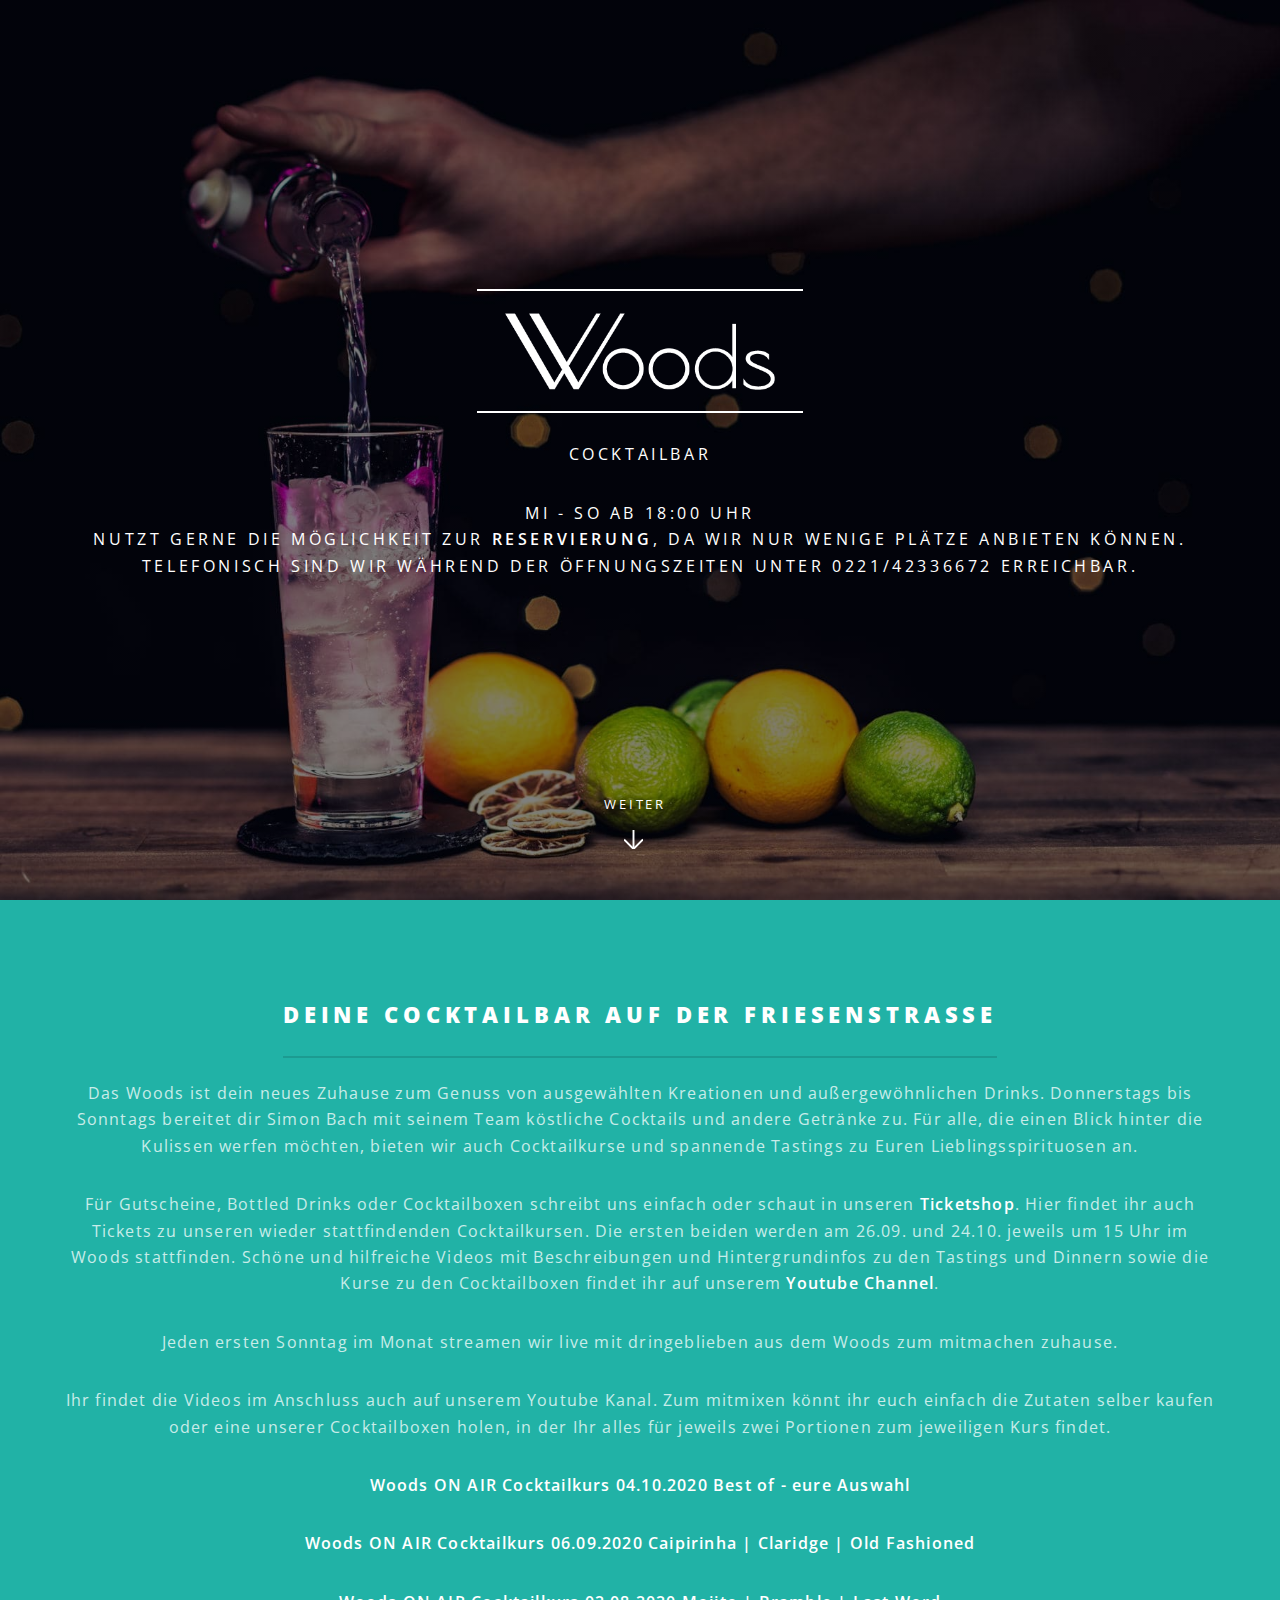
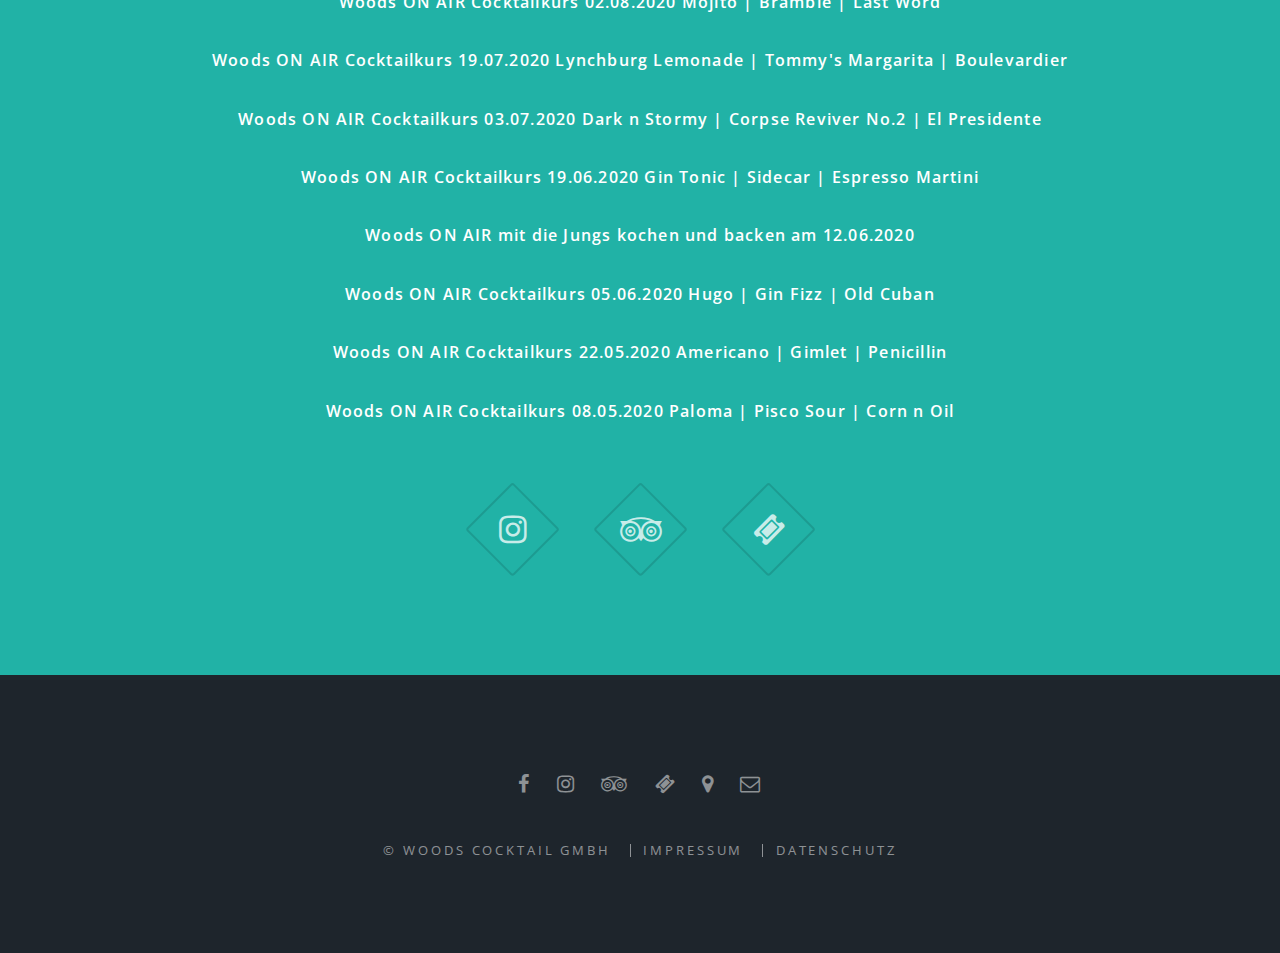
==== index.html @ d76ffe17 "Update index.html" ====
<!DOCTYPE HTML>
<!--
	Spectral by Pixelarity
	pixelarity.com | hello@pixelarity.com
	License: pixelarity.com/license
-->
<html lang="de">
	<head>
		<meta charset="utf-8" />
		<title>Woods - Deine Cocktailbar auf der Friesenstraße</title>
		<meta name="description" content=">Das Woods ist dein neues Zuhause zum Genuss von ausgewählten Kreationen und außergewöhnlichen Drinks.">
		<meta name="viewport" content="width=device-width, initial-scale=1, user-scalable=no" />
		<meta name="google-site-verification" content="YZygG0vJc7kCyVxDUX8eHBMN68QFX6-B0EAHFRTyxXM" />
		<link rel="stylesheet" href="assets/css/main.css" />
		<link rel="stylesheet" href="assets/css/custom.css" />
		<noscript><link rel="stylesheet" href="assets/css/noscript.css" /></noscript>
	</head>
	<body class="landing is-preload">

		<!-- Page Wrapper -->
			<div id="page-wrapper">

				<!-- Banner -->
					<section id="banner">
						<div class="inner">


							<h2><img class="logo" alt="logo" src="images/logo.png"> </h2>
							<p>Cocktailbar </p>
							<p>
								Mi - So ab 18:00 Uhr<br>
		
								Nutzt gerne die Möglichkeit zur <a href="mailto:info@woods-cologne.de"><b>Reservierung</b></a>, da wir nur wenige Plätze anbieten können.<br>
								Telefonisch sind wir während der Öffnungszeiten unter 0221/42336672 erreichbar.<br>
							</p>
							</p>
						</div>
						<a href="#one" class="more scrolly">Weiter</a>
					</section>

				<!-- One -->
					<section id="one" class="wrapper style1 special">
						<div class="inner">
							<header class="major">
								<h2>Deine Cocktailbar auf der Friesenstraße</h2>
								<p>Das Woods ist dein neues Zuhause zum Genuss von ausgewählten Kreationen und außergewöhnlichen Drinks. Donnerstags bis Sonntags bereitet dir Simon Bach mit seinem Team köstliche Cocktails und andere Getränke zu. Für alle, die einen Blick hinter die Kulissen werfen möchten, bieten wir auch Cocktailkurse und spannende Tastings zu Euren Lieblingsspirituosen an.</p>
								
								<p>Für Gutscheine, Bottled Drinks oder Cocktailboxen schreibt uns einfach oder schaut in unseren <a href="https://woods.ticket.io/"><b>Ticketshop</b></a>. Hier findet ihr auch Tickets zu unseren wieder stattfindenden Cocktailkursen. Die ersten beiden werden am 26.09. und 24.10. jeweils um 15 Uhr im Woods stattfinden. Schöne und hilfreiche Videos mit Beschreibungen und Hintergrundinfos zu den Tastings und Dinnern sowie die Kurse zu den Cocktailboxen findet ihr auf unserem <a href="https://www.youtube.com/channel/UCGJJyXXuzkx8pJeHW_jel2w"><b>Youtube Channel</b></a>.</p>
								
								<p>Jeden ersten Sonntag im Monat streamen wir live mit dringeblieben aus dem Woods zum mitmachen zuhause.</p>							
								<p>Ihr findet die Videos im Anschluss auch auf unserem Youtube Kanal. Zum mitmixen könnt ihr euch einfach die Zutaten selber kaufen oder eine unserer Cocktailboxen holen, in der Ihr alles für jeweils zwei Portionen zum jeweiligen Kurs findet.</p>
																
								<p><a href="https://dringeblieben.de/videos/woods-on-air-cocktailkurs-best-of"><b>Woods ON AIR Cocktailkurs 04.10.2020 Best of - eure Auswahl</b></a></p>
								
								<p><a href="https://www.youtube.com/watch?v=i4W5wmqsNfc"><b>Woods ON AIR Cocktailkurs 06.09.2020 Caipirinha | Claridge | Old Fashioned</b></a></p>
								<p><a href="https://www.youtube.com/watch?v=u0HA-SfSmDY"><b>Woods ON AIR Cocktailkurs 02.08.2020 Mojito | Bramble | Last Word</b></a></p>
								<p><a href="https://www.youtube.com/watch?v=PUrVfLMnI58"><b>Woods ON AIR Cocktailkurs 19.07.2020 Lynchburg Lemonade | Tommy's Margarita | Boulevardier</b></a></p>
								<p><a href="https://www.youtube.com/watch?v=lZ04nQjeqgM"><b>Woods ON AIR Cocktailkurs 03.07.2020 Dark n Stormy | Corpse Reviver No.2 | El Presidente</b></a></p>
								<p><a href="https://www.youtube.com/watch?v=hGmfmEbgf5U&t=1067s"><b>Woods ON AIR Cocktailkurs 19.06.2020 Gin Tonic | Sidecar | Espresso Martini</b></a></p>
								<p><a href="https://www.youtube.com/watch?v=o-kG9MuVWVY&t=3s"><b>Woods ON AIR mit die Jungs kochen und backen am 12.06.2020</b></a></p>
								<p><a href="https://www.youtube.com/watch?v=Nwn4QS41tWU&t=26s"><b>Woods ON AIR Cocktailkurs 05.06.2020 Hugo | Gin Fizz | Old Cuban</b></a></p>
								<p><a href="https://www.youtube.com/watch?v=EEg-mQIVd9Q&t=961s"><b>Woods ON AIR Cocktailkurs 22.05.2020 Americano | Gimlet | Penicillin</b></a></p>
								<p><a href="https://www.youtube.com/watch?v=a3YLST7zEq0&t=114s"><b>Woods ON AIR Cocktailkurs 08.05.2020 Paloma | Pisco Sour | Corn n Oil</b></a></p>
								</header>
							<ul class="icons major">
								<li><a href="https://www.instagram.com/woodscologne/" class="icon fa-instagram major "><span class="label">Instagram</span></a></li>
								<li><a href="https://www.tripadvisor.de/Attraction_Review-g187371-d17441507-Reviews-Woods-Cologne_North_Rhine_Westphalia.html" class="icon fa-tripadvisor major "><span class="label">Tripadvisor</span></a></li>
								<li><a href="https://woods.ticket.io/" class="icon fa-ticket major "><span class="label">Tickets</span></a></li>
							</ul>
						</div>
					</section>

				<!-- Footer -->
					<footer id="footer">
						<ul class="icons">
							<li><a href="https://www.facebook.com/WoodsCocktailGmbH/" class="icon fa-facebook"><span class="label">Facebook</span></a></li>
							<li><a href="https://www.instagram.com/woodscologne/" class="icon fa-instagram"><span class="label">Instagram</span></a></li>
							<li><a href="https://www.tripadvisor.de/Attraction_Review-g187371-d17441507-Reviews-Woods-Cologne_North_Rhine_Westphalia.html" class="icon fa-tripadvisor"><span class="label">Tripadvisor</span></a></li>
							<li><a href="https://woods.ticket.io/" class="icon fa-ticket"><span class="label">Tickets</span></a></li>
							<li><a href="https://www.google.com/maps/place/Woods/@50.9407018,6.9413324,18.65z/data=!4m5!3m4!1s0x0:0x7d6c2c138b8a67c1!8m2!3d50.9406181!4d6.9432886" class="icon fa-map-marker"><span class="label">Google Maps</span></a></li>
							<li><a href="mailto:info@woods-cologne.de" class="icon fa-envelope-o"><span class="label">Email</span></a></li>
						</ul>
						<ul class="copyright">
							<li>&copy; Woods Cocktail GmbH</li>
							<li><a href="impressum.html">Impressum</a></li>
							<li><a href="datenschutz.html">Datenschutz</a></li>
						</ul>
					</footer>

			</div>

		<!-- Scripts -->
			<script src="assets/js/jquery.min.js"></script>
			<script src="assets/js/jquery.scrollex.min.js"></script>
			<script src="assets/js/jquery.scrolly.min.js"></script>
			<script src="assets/js/browser.min.js"></script>
			<script src="assets/js/breakpoints.min.js"></script>
			<script src="assets/js/util.js"></script>
			<script src="assets/js/main.js"></script>

	</body>
</html>
---- assets/css/main.css ----
@import url(font-awesome.min.css);
@import url("https://fonts.googleapis.com/css?family=Open+Sans:400,400italic,600,600italic,800,800italic");

/*
	Spectral by Pixelarity
	pixelarity.com | hello@pixelarity.com
	License: pixelarity.com/license
*/

html, body, div, span, applet, object,
iframe, h1, h2, h3, h4, h5, h6, p, blockquote,
pre, a, abbr, acronym, address, big, cite,
code, del, dfn, em, img, ins, kbd, q, s, samp,
small, strike, strong, sub, sup, tt, var, b,
u, i, center, dl, dt, dd, ol, ul, li, fieldset,
form, label, legend, table, caption, tbody,
tfoot, thead, tr, th, td, article, aside,
canvas, details, embed, figure, figcaption,
footer, header, hgroup, menu, nav, output, ruby,
section, summary, time, mark, audio, video {
	margin: 0;
	padding: 0;
	border: 0;
	font-size: 100%;
	font: inherit;
	vertical-align: baseline;}

article, aside, details, figcaption, figure,
footer, header, hgroup, menu, nav, section {
	display: block;}

body {
	line-height: 1;
}

ol, ul {
	list-style: none;
}

blockquote, q {
	quotes: none;
}

	blockquote:before, blockquote:after, q:before, q:after {
		content: '';
		content: none;
	}

table {
	border-collapse: collapse;
	border-spacing: 0;
}

body {
	-webkit-text-size-adjust: none;
}

mark {
	background-color: transparent;
	color: inherit;
}

input::-moz-focus-inner {
	border: 0;
	padding: 0;
}

input, select, textarea {
	-moz-appearance: none;
	-webkit-appearance: none;
	-ms-appearance: none;
	appearance: none;
}

/* Basic */

	@-ms-viewport {
		width: device-width;
	}

	html {
		box-sizing: border-box;
	}

	*, *:before, *:after {
		box-sizing: inherit;
	}

	body {
		background: #2e3842;
	}

		body.is-preload *, body.is-preload *:before, body.is-preload *:after {
			-moz-animation: none !important;
			-webkit-animation: none !important;
			-ms-animation: none !important;
			animation: none !important;
			-moz-transition: none !important;
			-webkit-transition: none !important;
			-ms-transition: none !important;
			transition: none !important;
		}

	body, input, select, textarea {
		color: #fff;
		font-family: "Open Sans", Helvetica, sans-serif;
		font-size: 15pt;
		font-weight: 400;
		letter-spacing: 0.075em;
		line-height: 1.65em;
	}

		@media screen and (max-width: 1680px) {

			body, input, select, textarea {
				font-size: 13pt;
			}

		}

		@media screen and (max-width: 1280px) {

			body, input, select, textarea {
				font-size: 12pt;
			}

		}

		@media screen and (max-width: 736px) {

			body, input, select, textarea {
				font-size: 11pt;
				letter-spacing: 0.0375em;
			}

		}

	a {
		-moz-transition: color 0.2s ease, border-bottom-color 0.2s ease;
		-webkit-transition: color 0.2s ease, border-bottom-color 0.2s ease;
		-ms-transition: color 0.2s ease, border-bottom-color 0.2s ease;
		transition: color 0.2s ease, border-bottom-color 0.2s ease;
		color: inherit;
		text-decoration: none;
	}

		a:hover {
			border-bottom-color: transparent;
		}

	strong, b {
		color: #fff;
		font-weight: 600;
	}

	em, i {
		font-style: italic;
	}

	p {
		margin: 0 0 2em 0;
	}

	h1, h2, h3, h4, h5, h6 {
		color: #fff;
		font-weight: 800;
		letter-spacing: 0.225em;
		line-height: 1em;
		margin: 0 0 1em 0;
		text-transform: uppercase;
	}

		h1 a, h2 a, h3 a, h4 a, h5 a, h6 a {
			color: inherit;
			text-decoration: none;
		}

	h2 {
		font-size: 1.35em;
		line-height: 1.75em;
	}

		@media screen and (max-width: 736px) {

			h2 {
				font-size: 1.1em;
				line-height: 1.65em;
			}

		}

	h3 {
		font-size: 1.15em;
		line-height: 1.75em;
	}

		@media screen and (max-width: 736px) {

			h3 {
				font-size: 1em;
				line-height: 1.65em;
			}

		}

	h4 {
		font-size: 1em;
		line-height: 1.5em;
	}

	h5 {
		font-size: 0.8em;
		line-height: 1.5em;
	}

	h6 {
		font-size: 0.7em;
		line-height: 1.5em;
	}

	sub {
		font-size: 0.8em;
		position: relative;
		top: 0.5em;
	}

	sup {
		font-size: 0.8em;
		position: relative;
		top: -0.5em;
	}

	hr {
		border: 0;
		border-bottom: solid 2px #fff;
		margin: 3em 0;
	}

		hr.major {
			margin: 4.5em 0;
		}

	blockquote {
		border-left: solid 4px #fff;
		font-style: italic;
		margin: 0 0 2em 0;
		padding: 0.5em 0 0.5em 2em;
	}

	code {
		background: rgba(144, 144, 144, 0.25);
		border-radius: 3px;
		font-family: "Courier New", monospace;
		font-size: 0.9em;
		letter-spacing: 0;
		margin: 0 0.25em;
		padding: 0.25em 0.65em;
	}

	pre {
		-webkit-overflow-scrolling: touch;
		font-family: "Courier New", monospace;
		font-size: 0.9em;
		margin: 0 0 2em 0;
	}

		pre code {
			display: block;
			line-height: 1.75em;
			padding: 1em 1.5em;
			overflow-x: auto;
		}

	.align-left {
		text-align: left;
	}

	.align-center {
		text-align: center;
	}

	.align-right {
		text-align: right;
	}

/* Row */

	.row {
		display: flex;
		flex-wrap: wrap;
		box-sizing: border-box;
		align-items: stretch;
	}

		.row > * {
			box-sizing: border-box;
		}

		.row.gtr-uniform > * > :last-child {
			margin-bottom: 0;
		}

		.row.aln-left {
			justify-content: flex-start;
		}

		.row.aln-center {
			justify-content: center;
		}

		.row.aln-right {
			justify-content: flex-end;
		}

		.row.aln-top {
			align-items: flex-start;
		}

		.row.aln-middle {
			align-items: center;
		}

		.row.aln-bottom {
			align-items: flex-end;
		}

		.row > .imp {
			order: -1;
		}

		.row > .col-1 {
			width: 8.3333333333%;
		}

		.row > .off-1 {
			margin-left: 8.3333333333%;
		}

		.row > .col-2 {
			width: 16.6666666667%;
		}

		.row > .off-2 {
			margin-left: 16.6666666667%;
		}

		.row > .col-3 {
			width: 25%;
		}

		.row > .off-3 {
			margin-left: 25%;
		}

		.row > .col-4 {
			width: 33.3333333333%;
		}

		.row > .off-4 {
			margin-left: 33.3333333333%;
		}

		.row > .col-5 {
			width: 41.6666666667%;
		}

		.row > .off-5 {
			margin-left: 41.6666666667%;
		}

		.row > .col-6 {
			width: 50%;
		}

		.row > .off-6 {
			margin-left: 50%;
		}

		.row > .col-7 {
			width: 58.3333333333%;
		}

		.row > .off-7 {
			margin-left: 58.3333333333%;
		}

		.row > .col-8 {
			width: 66.6666666667%;
		}

		.row > .off-8 {
			margin-left: 66.6666666667%;
		}

		.row > .col-9 {
			width: 75%;
		}

		.row > .off-9 {
			margin-left: 75%;
		}

		.row > .col-10 {
			width: 83.3333333333%;
		}

		.row > .off-10 {
			margin-left: 83.3333333333%;
		}

		.row > .col-11 {
			width: 91.6666666667%;
		}

		.row > .off-11 {
			margin-left: 91.6666666667%;
		}

		.row > .col-12 {
			width: 100%;
		}

		.row > .off-12 {
			margin-left: 100%;
		}

		.row.gtr-0 {
			margin-top: 0;
			margin-left: 0em;
		}

			.row.gtr-0 > * {
				padding: 0 0 0 0em;
			}

			.row.gtr-0.gtr-uniform {
				margin-top: 0em;
			}

				.row.gtr-0.gtr-uniform > * {
					padding-top: 0em;
				}

		.row.gtr-25 {
			margin-top: 0;
			margin-left: -0.375em;
		}

			.row.gtr-25 > * {
				padding: 0 0 0 0.375em;
			}

			.row.gtr-25.gtr-uniform {
				margin-top: -0.375em;
			}

				.row.gtr-25.gtr-uniform > * {
					padding-top: 0.375em;
				}

		.row.gtr-50 {
			margin-top: 0;
			margin-left: -0.75em;
		}

			.row.gtr-50 > * {
				padding: 0 0 0 0.75em;
			}

			.row.gtr-50.gtr-uniform {
				margin-top: -0.75em;
			}

				.row.gtr-50.gtr-uniform > * {
					padding-top: 0.75em;
				}

		.row {
			margin-top: 0;
			margin-left: -1.5em;
		}

			.row > * {
				padding: 0 0 0 1.5em;
			}

			.row.gtr-uniform {
				margin-top: -1.5em;
			}

				.row.gtr-uniform > * {
					padding-top: 1.5em;
				}

		.row.gtr-150 {
			margin-top: 0;
			margin-left: -2.25em;
		}

			.row.gtr-150 > * {
				padding: 0 0 0 2.25em;
			}

			.row.gtr-150.gtr-uniform {
				margin-top: -2.25em;
			}

				.row.gtr-150.gtr-uniform > * {
					padding-top: 2.25em;
				}

		.row.gtr-200 {
			margin-top: 0;
			margin-left: -3em;
		}

			.row.gtr-200 > * {
				padding: 0 0 0 3em;
			}

			.row.gtr-200.gtr-uniform {
				margin-top: -3em;
			}

				.row.gtr-200.gtr-uniform > * {
					padding-top: 3em;
				}

		@media screen and (max-width: 1680px) {

			.row {
				display: flex;
				flex-wrap: wrap;
				box-sizing: border-box;
				align-items: stretch;
			}

				.row > * {
					box-sizing: border-box;
				}

				.row.gtr-uniform > * > :last-child {
					margin-bottom: 0;
				}

				.row.aln-left {
					justify-content: flex-start;
				}

				.row.aln-center {
					justify-content: center;
				}

				.row.aln-right {
					justify-content: flex-end;
				}

				.row.aln-top {
					align-items: flex-start;
				}

				.row.aln-middle {
					align-items: center;
				}

				.row.aln-bottom {
					align-items: flex-end;
				}

				.row > .imp-xlarge {
					order: -1;
				}

				.row > .col-1-xlarge {
					width: 8.3333333333%;
				}

				.row > .off-1-xlarge {
					margin-left: 8.3333333333%;
				}

				.row > .col-2-xlarge {
					width: 16.6666666667%;
				}

				.row > .off-2-xlarge {
					margin-left: 16.6666666667%;
				}

				.row > .col-3-xlarge {
					width: 25%;
				}

				.row > .off-3-xlarge {
					margin-left: 25%;
				}

				.row > .col-4-xlarge {
					width: 33.3333333333%;
				}

				.row > .off-4-xlarge {
					margin-left: 33.3333333333%;
				}

				.row > .col-5-xlarge {
					width: 41.6666666667%;
				}

				.row > .off-5-xlarge {
					margin-left: 41.6666666667%;
				}

				.row > .col-6-xlarge {
					width: 50%;
				}

				.row > .off-6-xlarge {
					margin-left: 50%;
				}

				.row > .col-7-xlarge {
					width: 58.3333333333%;
				}

				.row > .off-7-xlarge {
					margin-left: 58.3333333333%;
				}

				.row > .col-8-xlarge {
					width: 66.6666666667%;
				}

				.row > .off-8-xlarge {
					margin-left: 66.6666666667%;
				}

				.row > .col-9-xlarge {
					width: 75%;
				}

				.row > .off-9-xlarge {
					margin-left: 75%;
				}

				.row > .col-10-xlarge {
					width: 83.3333333333%;
				}

				.row > .off-10-xlarge {
					margin-left: 83.3333333333%;
				}

				.row > .col-11-xlarge {
					width: 91.6666666667%;
				}

				.row > .off-11-xlarge {
					margin-left: 91.6666666667%;
				}

				.row > .col-12-xlarge {
					width: 100%;
				}

				.row > .off-12-xlarge {
					margin-left: 100%;
				}

				.row.gtr-0 {
					margin-top: 0;
					margin-left: 0em;
				}

					.row.gtr-0 > * {
						padding: 0 0 0 0em;
					}

					.row.gtr-0.gtr-uniform {
						margin-top: 0em;
					}

						.row.gtr-0.gtr-uniform > * {
							padding-top: 0em;
						}

				.row.gtr-25 {
					margin-top: 0;
					margin-left: -0.375em;
				}

					.row.gtr-25 > * {
						padding: 0 0 0 0.375em;
					}

					.row.gtr-25.gtr-uniform {
						margin-top: -0.375em;
					}

						.row.gtr-25.gtr-uniform > * {
							padding-top: 0.375em;
						}

				.row.gtr-50 {
					margin-top: 0;
					margin-left: -0.75em;
				}

					.row.gtr-50 > * {
						padding: 0 0 0 0.75em;
					}

					.row.gtr-50.gtr-uniform {
						margin-top: -0.75em;
					}

						.row.gtr-50.gtr-uniform > * {
							padding-top: 0.75em;
						}

				.row {
					margin-top: 0;
					margin-left: -1.5em;
				}

					.row > * {
						padding: 0 0 0 1.5em;
					}

					.row.gtr-uniform {
						margin-top: -1.5em;
					}

						.row.gtr-uniform > * {
							padding-top: 1.5em;
						}

				.row.gtr-150 {
					margin-top: 0;
					margin-left: -2.25em;
				}

					.row.gtr-150 > * {
						padding: 0 0 0 2.25em;
					}

					.row.gtr-150.gtr-uniform {
						margin-top: -2.25em;
					}

						.row.gtr-150.gtr-uniform > * {
							padding-top: 2.25em;
						}

				.row.gtr-200 {
					margin-top: 0;
					margin-left: -3em;
				}

					.row.gtr-200 > * {
						padding: 0 0 0 3em;
					}

					.row.gtr-200.gtr-uniform {
						margin-top: -3em;
					}

						.row.gtr-200.gtr-uniform > * {
							padding-top: 3em;
						}

		}

		@media screen and (max-width: 1280px) {

			.row {
				display: flex;
				flex-wrap: wrap;
				box-sizing: border-box;
				align-items: stretch;
			}

				.row > * {
					box-sizing: border-box;
				}

				.row.gtr-uniform > * > :last-child {
					margin-bottom: 0;
				}

				.row.aln-left {
					justify-content: flex-start;
				}

				.row.aln-center {
					justify-content: center;
				}

				.row.aln-right {
					justify-content: flex-end;
				}

				.row.aln-top {
					align-items: flex-start;
				}

				.row.aln-middle {
					align-items: center;
				}

				.row.aln-bottom {
					align-items: flex-end;
				}

				.row > .imp-large {
					order: -1;
				}

				.row > .col-1-large {
					width: 8.3333333333%;
				}

				.row > .off-1-large {
					margin-left: 8.3333333333%;
				}

				.row > .col-2-large {
					width: 16.6666666667%;
				}

				.row > .off-2-large {
					margin-left: 16.6666666667%;
				}

				.row > .col-3-large {
					width: 25%;
				}

				.row > .off-3-large {
					margin-left: 25%;
				}

				.row > .col-4-large {
					width: 33.3333333333%;
				}

				.row > .off-4-large {
					margin-left: 33.3333333333%;
				}

				.row > .col-5-large {
					width: 41.6666666667%;
				}

				.row > .off-5-large {
					margin-left: 41.6666666667%;
				}

				.row > .col-6-large {
					width: 50%;
				}

				.row > .off-6-large {
					margin-left: 50%;
				}

				.row > .col-7-large {
					width: 58.3333333333%;
				}

				.row > .off-7-large {
					margin-left: 58.3333333333%;
				}

				.row > .col-8-large {
					width: 66.6666666667%;
				}

				.row > .off-8-large {
					margin-left: 66.6666666667%;
				}

				.row > .col-9-large {
					width: 75%;
				}

				.row > .off-9-large {
					margin-left: 75%;
				}

				.row > .col-10-large {
					width: 83.3333333333%;
				}

				.row > .off-10-large {
					margin-left: 83.3333333333%;
				}

				.row > .col-11-large {
					width: 91.6666666667%;
				}

				.row > .off-11-large {
					margin-left: 91.6666666667%;
				}

				.row > .col-12-large {
					width: 100%;
				}

				.row > .off-12-large {
					margin-left: 100%;
				}

				.row.gtr-0 {
					margin-top: 0;
					margin-left: 0em;
				}

					.row.gtr-0 > * {
						padding: 0 0 0 0em;
					}

					.row.gtr-0.gtr-uniform {
						margin-top: 0em;
					}

						.row.gtr-0.gtr-uniform > * {
							padding-top: 0em;
						}

				.row.gtr-25 {
					margin-top: 0;
					margin-left: -0.375em;
				}

					.row.gtr-25 > * {
						padding: 0 0 0 0.375em;
					}

					.row.gtr-25.gtr-uniform {
						margin-top: -0.375em;
					}

						.row.gtr-25.gtr-uniform > * {
							padding-top: 0.375em;
						}

				.row.gtr-50 {
					margin-top: 0;
					margin-left: -0.75em;
				}

					.row.gtr-50 > * {
						padding: 0 0 0 0.75em;
					}

					.row.gtr-50.gtr-uniform {
						margin-top: -0.75em;
					}

						.row.gtr-50.gtr-uniform > * {
							padding-top: 0.75em;
						}

				.row {
					margin-top: 0;
					margin-left: -1.5em;
				}

					.row > * {
						padding: 0 0 0 1.5em;
					}

					.row.gtr-uniform {
						margin-top: -1.5em;
					}

						.row.gtr-uniform > * {
							padding-top: 1.5em;
						}

				.row.gtr-150 {
					margin-top: 0;
					margin-left: -2.25em;
				}

					.row.gtr-150 > * {
						padding: 0 0 0 2.25em;
					}

					.row.gtr-150.gtr-uniform {
						margin-top: -2.25em;
					}

						.row.gtr-150.gtr-uniform > * {
							padding-top: 2.25em;
						}

				.row.gtr-200 {
					margin-top: 0;
					margin-left: -3em;
				}

					.row.gtr-200 > * {
						padding: 0 0 0 3em;
					}

					.row.gtr-200.gtr-uniform {
						margin-top: -3em;
					}

						.row.gtr-200.gtr-uniform > * {
							padding-top: 3em;
						}

		}

		@media screen and (max-width: 980px) {

			.row {
				display: flex;
				flex-wrap: wrap;
				box-sizing: border-box;
				align-items: stretch;
			}

				.row > * {
					box-sizing: border-box;
				}

				.row.gtr-uniform > * > :last-child {
					margin-bottom: 0;
				}

				.row.aln-left {
					justify-content: flex-start;
				}

				.row.aln-center {
					justify-content: center;
				}

				.row.aln-right {
					justify-content: flex-end;
				}

				.row.aln-top {
					align-items: flex-start;
				}

				.row.aln-middle {
					align-items: center;
				}

				.row.aln-bottom {
					align-items: flex-end;
				}

				.row > .imp-medium {
					order: -1;
				}

				.row > .col-1-medium {
					width: 8.3333333333%;
				}

				.row > .off-1-medium {
					margin-left: 8.3333333333%;
				}

				.row > .col-2-medium {
					width: 16.6666666667%;
				}

				.row > .off-2-medium {
					margin-left: 16.6666666667%;
				}

				.row > .col-3-medium {
					width: 25%;
				}

				.row > .off-3-medium {
					margin-left: 25%;
				}

				.row > .col-4-medium {
					width: 33.3333333333%;
				}

				.row > .off-4-medium {
					margin-left: 33.3333333333%;
				}

				.row > .col-5-medium {
					width: 41.6666666667%;
				}

				.row > .off-5-medium {
					margin-left: 41.6666666667%;
				}

				.row > .col-6-medium {
					width: 50%;
				}

				.row > .off-6-medium {
					margin-left: 50%;
				}

				.row > .col-7-medium {
					width: 58.3333333333%;
				}

				.row > .off-7-medium {
					margin-left: 58.3333333333%;
				}

				.row > .col-8-medium {
					width: 66.6666666667%;
				}

				.row > .off-8-medium {
					margin-left: 66.6666666667%;
				}

				.row > .col-9-medium {
					width: 75%;
				}

				.row > .off-9-medium {
					margin-left: 75%;
				}

				.row > .col-10-medium {
					width: 83.3333333333%;
				}

				.row > .off-10-medium {
					margin-left: 83.3333333333%;
				}

				.row > .col-11-medium {
					width: 91.6666666667%;
				}

				.row > .off-11-medium {
					margin-left: 91.6666666667%;
				}

				.row > .col-12-medium {
					width: 100%;
				}

				.row > .off-12-medium {
					margin-left: 100%;
				}

				.row.gtr-0 {
					margin-top: 0;
					margin-left: 0em;
				}

					.row.gtr-0 > * {
						padding: 0 0 0 0em;
					}

					.row.gtr-0.gtr-uniform {
						margin-top: 0em;
					}

						.row.gtr-0.gtr-uniform > * {
							padding-top: 0em;
						}

				.row.gtr-25 {
					margin-top: 0;
					margin-left: -0.375em;
				}

					.row.gtr-25 > * {
						padding: 0 0 0 0.375em;
					}

					.row.gtr-25.gtr-uniform {
						margin-top: -0.375em;
					}

						.row.gtr-25.gtr-uniform > * {
							padding-top: 0.375em;
						}

				.row.gtr-50 {
					margin-top: 0;
					margin-left: -0.75em;
				}

					.row.gtr-50 > * {
						padding: 0 0 0 0.75em;
					}

					.row.gtr-50.gtr-uniform {
						margin-top: -0.75em;
					}

						.row.gtr-50.gtr-uniform > * {
							padding-top: 0.75em;
						}

				.row {
					margin-top: 0;
					margin-left: -1.5em;
				}

					.row > * {
						padding: 0 0 0 1.5em;
					}

					.row.gtr-uniform {
						margin-top: -1.5em;
					}

						.row.gtr-uniform > * {
							padding-top: 1.5em;
						}

				.row.gtr-150 {
					margin-top: 0;
					margin-left: -2.25em;
				}

					.row.gtr-150 > * {
						padding: 0 0 0 2.25em;
					}

					.row.gtr-150.gtr-uniform {
						margin-top: -2.25em;
					}

						.row.gtr-150.gtr-uniform > * {
							padding-top: 2.25em;
						}

				.row.gtr-200 {
					margin-top: 0;
					margin-left: -3em;
				}

					.row.gtr-200 > * {
						padding: 0 0 0 3em;
					}

					.row.gtr-200.gtr-uniform {
						margin-top: -3em;
					}

						.row.gtr-200.gtr-uniform > * {
							padding-top: 3em;
						}

		}

		@media screen and (max-width: 736px) {

			.row {
				display: flex;
				flex-wrap: wrap;
				box-sizing: border-box;
				align-items: stretch;
			}

				.row > * {
					box-sizing: border-box;
				}

				.row.gtr-uniform > * > :last-child {
					margin-bottom: 0;
				}

				.row.aln-left {
					justify-content: flex-start;
				}

				.row.aln-center {
					justify-content: center;
				}

				.row.aln-right {
					justify-content: flex-end;
				}

				.row.aln-top {
					align-items: flex-start;
				}

				.row.aln-middle {
					align-items: center;
				}

				.row.aln-bottom {
					align-items: flex-end;
				}

				.row > .imp-small {
					order: -1;
				}

				.row > .col-1-small {
					width: 8.3333333333%;
				}

				.row > .off-1-small {
					margin-left: 8.3333333333%;
				}

				.row > .col-2-small {
					width: 16.6666666667%;
				}

				.row > .off-2-small {
					margin-left: 16.6666666667%;
				}

				.row > .col-3-small {
					width: 25%;
				}

				.row > .off-3-small {
					margin-left: 25%;
				}

				.row > .col-4-small {
					width: 33.3333333333%;
				}

				.row > .off-4-small {
					margin-left: 33.3333333333%;
				}

				.row > .col-5-small {
					width: 41.6666666667%;
				}

				.row > .off-5-small {
					margin-left: 41.6666666667%;
				}

				.row > .col-6-small {
					width: 50%;
				}

				.row > .off-6-small {
					margin-left: 50%;
				}

				.row > .col-7-small {
					width: 58.3333333333%;
				}

				.row > .off-7-small {
					margin-left: 58.3333333333%;
				}

				.row > .col-8-small {
					width: 66.6666666667%;
				}

				.row > .off-8-small {
					margin-left: 66.6666666667%;
				}

				.row > .col-9-small {
					width: 75%;
				}

				.row > .off-9-small {
					margin-left: 75%;
				}

				.row > .col-10-small {
					width: 83.3333333333%;
				}

				.row > .off-10-small {
					margin-left: 83.3333333333%;
				}

				.row > .col-11-small {
					width: 91.6666666667%;
				}

				.row > .off-11-small {
					margin-left: 91.6666666667%;
				}

				.row > .col-12-small {
					width: 100%;
				}

				.row > .off-12-small {
					margin-left: 100%;
				}

				.row.gtr-0 {
					margin-top: 0;
					margin-left: 0em;
				}

					.row.gtr-0 > * {
						padding: 0 0 0 0em;
					}

					.row.gtr-0.gtr-uniform {
						margin-top: 0em;
					}

						.row.gtr-0.gtr-uniform > * {
							padding-top: 0em;
						}

				.row.gtr-25 {
					margin-top: 0;
					margin-left: -0.375em;
				}

					.row.gtr-25 > * {
						padding: 0 0 0 0.375em;
					}

					.row.gtr-25.gtr-uniform {
						margin-top: -0.375em;
					}

						.row.gtr-25.gtr-uniform > * {
							padding-top: 0.375em;
						}

				.row.gtr-50 {
					margin-top: 0;
					margin-left: -0.75em;
				}

					.row.gtr-50 > * {
						padding: 0 0 0 0.75em;
					}

					.row.gtr-50.gtr-uniform {
						margin-top: -0.75em;
					}

						.row.gtr-50.gtr-uniform > * {
							padding-top: 0.75em;
						}

				.row {
					margin-top: 0;
					margin-left: -1.5em;
				}

					.row > * {
						padding: 0 0 0 1.5em;
					}

					.row.gtr-uniform {
						margin-top: -1.5em;
					}

						.row.gtr-uniform > * {
							padding-top: 1.5em;
						}

				.row.gtr-150 {
					margin-top: 0;
					margin-left: -2.25em;
				}

					.row.gtr-150 > * {
						padding: 0 0 0 2.25em;
					}

					.row.gtr-150.gtr-uniform {
						margin-top: -2.25em;
					}

						.row.gtr-150.gtr-uniform > * {
							padding-top: 2.25em;
						}

				.row.gtr-200 {
					margin-top: 0;
					margin-left: -3em;
				}

					.row.gtr-200 > * {
						padding: 0 0 0 3em;
					}

					.row.gtr-200.gtr-uniform {
						margin-top: -3em;
					}

						.row.gtr-200.gtr-uniform > * {
							padding-top: 3em;
						}

		}

		@media screen and (max-width: 480px) {

			.row {
				display: flex;
				flex-wrap: wrap;
				box-sizing: border-box;
				align-items: stretch;
			}

				.row > * {
					box-sizing: border-box;
				}

				.row.gtr-uniform > * > :last-child {
					margin-bottom: 0;
				}

				.row.aln-left {
					justify-content: flex-start;
				}

				.row.aln-center {
					justify-content: center;
				}

				.row.aln-right {
					justify-content: flex-end;
				}

				.row.aln-top {
					align-items: flex-start;
				}

				.row.aln-middle {
					align-items: center;
				}

				.row.aln-bottom {
					align-items: flex-end;
				}

				.row > .imp-xsmall {
					order: -1;
				}

				.row > .col-1-xsmall {
					width: 8.3333333333%;
				}

				.row > .off-1-xsmall {
					margin-left: 8.3333333333%;
				}

				.row > .col-2-xsmall {
					width: 16.6666666667%;
				}

				.row > .off-2-xsmall {
					margin-left: 16.6666666667%;
				}

				.row > .col-3-xsmall {
					width: 25%;
				}

				.row > .off-3-xsmall {
					margin-left: 25%;
				}

				.row > .col-4-xsmall {
					width: 33.3333333333%;
				}

				.row > .off-4-xsmall {
					margin-left: 33.3333333333%;
				}

				.row > .col-5-xsmall {
					width: 41.6666666667%;
				}

				.row > .off-5-xsmall {
					margin-left: 41.6666666667%;
				}

				.row > .col-6-xsmall {
					width: 50%;
				}

				.row > .off-6-xsmall {
					margin-left: 50%;
				}

				.row > .col-7-xsmall {
					width: 58.3333333333%;
				}

				.row > .off-7-xsmall {
					margin-left: 58.3333333333%;
				}

				.row > .col-8-xsmall {
					width: 66.6666666667%;
				}

				.row > .off-8-xsmall {
					margin-left: 66.6666666667%;
				}

				.row > .col-9-xsmall {
					width: 75%;
				}

				.row > .off-9-xsmall {
					margin-left: 75%;
				}

				.row > .col-10-xsmall {
					width: 83.3333333333%;
				}

				.row > .off-10-xsmall {
					margin-left: 83.3333333333%;
				}

				.row > .col-11-xsmall {
					width: 91.6666666667%;
				}

				.row > .off-11-xsmall {
					margin-left: 91.6666666667%;
				}

				.row > .col-12-xsmall {
					width: 100%;
				}

				.row > .off-12-xsmall {
					margin-left: 100%;
				}

				.row.gtr-0 {
					margin-top: 0;
					margin-left: 0em;
				}

					.row.gtr-0 > * {
						padding: 0 0 0 0em;
					}

					.row.gtr-0.gtr-uniform {
						margin-top: 0em;
					}

						.row.gtr-0.gtr-uniform > * {
							padding-top: 0em;
						}

				.row.gtr-25 {
					margin-top: 0;
					margin-left: -0.375em;
				}

					.row.gtr-25 > * {
						padding: 0 0 0 0.375em;
					}

					.row.gtr-25.gtr-uniform {
						margin-top: -0.375em;
					}

						.row.gtr-25.gtr-uniform > * {
							padding-top: 0.375em;
						}

				.row.gtr-50 {
					margin-top: 0;
					margin-left: -0.75em;
				}

					.row.gtr-50 > * {
						padding: 0 0 0 0.75em;
					}

					.row.gtr-50.gtr-uniform {
						margin-top: -0.75em;
					}

						.row.gtr-50.gtr-uniform > * {
							padding-top: 0.75em;
						}

				.row {
					margin-top: 0;
					margin-left: -1.5em;
				}

					.row > * {
						padding: 0 0 0 1.5em;
					}

					.row.gtr-uniform {
						margin-top: -1.5em;
					}

						.row.gtr-uniform > * {
							padding-top: 1.5em;
						}

				.row.gtr-150 {
					margin-top: 0;
					margin-left: -2.25em;
				}

					.row.gtr-150 > * {
						padding: 0 0 0 2.25em;
					}

					.row.gtr-150.gtr-uniform {
						margin-top: -2.25em;
					}

						.row.gtr-150.gtr-uniform > * {
							padding-top: 2.25em;
						}

				.row.gtr-200 {
					margin-top: 0;
					margin-left: -3em;
				}

					.row.gtr-200 > * {
						padding: 0 0 0 3em;
					}

					.row.gtr-200.gtr-uniform {
						margin-top: -3em;
					}

						.row.gtr-200.gtr-uniform > * {
							padding-top: 3em;
						}

		}

/* Section/Article */

	section.special, article.special {
		text-align: center;
	}

	header p {
		color: rgba(255, 255, 255, 0.5);
		position: relative;
		top: -0.25em;
	}

	header h3 + p {
		font-size: 1.1em;
	}

	header h4 + p,
	header h5 + p,
	header h6 + p {
		font-size: 0.9em;
	}

	header.major {
		margin: 0 0 3.5em 0;
	}

		header.major h2, header.major h3, header.major h4, header.major h5, header.major h6 {
			border-bottom: solid 2px #fff;
			display: inline-block;
			padding-bottom: 1em;
			position: relative;
		}

			header.major h2:after, header.major h3:after, header.major h4:after, header.major h5:after, header.major h6:after {
				content: '';
				display: block;
				height: 1px;
			}

		header.major p {
			color: #fff;
			top: 0;
		}

		@media screen and (max-width: 736px) {

			header.major {
				margin: 0 0 2em 0;
			}

		}

	@media screen and (max-width: 980px) {

		header br {
			display: none;
		}

	}

/* Form */

	form {
		margin: 0 0 2em 0;
	}

	label {
		color: #fff;
		display: block;
		font-size: 0.9em;
		font-weight: 600;
		margin: 0 0 1em 0;
	}

	input[type="text"],
	input[type="password"],
	input[type="email"],
	select,
	textarea {
		-moz-appearance: none;
		-webkit-appearance: none;
		-ms-appearance: none;
		appearance: none;
		background-color: rgba(144, 144, 144, 0.25);
		border-radius: 3px;
		border: none;
		color: inherit;
		display: block;
		outline: 0;
		padding: 0 1em;
		text-decoration: none;
		width: 100%;
	}

		input[type="text"]:invalid,
		input[type="password"]:invalid,
		input[type="email"]:invalid,
		select:invalid,
		textarea:invalid {
			box-shadow: none;
		}

		input[type="text"]:focus,
		input[type="password"]:focus,
		input[type="email"]:focus,
		select:focus,
		textarea:focus {
			box-shadow: 0 0 0 2px #21b2a6;
		}

	select {
		background-size: 1.25em;
		background-repeat: no-repeat;
		background-position: calc(100% - 1em) center;
		height: 2.75em;
		padding-right: 2.75em;
		text-overflow: ellipsis;
	}

		select:focus::-ms-value {
			background-color: transparent;
		}

		select::-ms-expand {
			display: none;
		}

	input[type="text"],
	input[type="password"],
	input[type="email"],
	select {
		height: 2.75em;
	}

	textarea {
		padding: 0.75em 1em;
	}

	input[type="checkbox"],
	input[type="radio"] {
		-moz-appearance: none;
		-webkit-appearance: none;
		-ms-appearance: none;
		appearance: none;
		display: block;
		float: left;
		margin-right: -2em;
		opacity: 0;
		width: 1em;
		z-index: -1;
	}

		input[type="checkbox"] + label,
		input[type="radio"] + label {
			text-decoration: none;
			color: #fff;
			cursor: pointer;
			display: inline-block;
			font-size: 1em;
			font-weight: 400;
			padding-left: 2.4em;
			padding-right: 0.75em;
			position: relative;
		}

			input[type="checkbox"] + label:before,
			input[type="radio"] + label:before {
				-moz-osx-font-smoothing: grayscale;
				-webkit-font-smoothing: antialiased;
				font-family: FontAwesome;
				font-style: normal;
				font-weight: normal;
				text-transform: none !important;
			}

			input[type="checkbox"] + label:before,
			input[type="radio"] + label:before {
				background: rgba(144, 144, 144, 0.25);
				border-radius: 3px;
				content: '';
				display: inline-block;
				height: 1.65em;
				left: 0;
				line-height: 1.58125em;
				position: absolute;
				text-align: center;
				top: 0;
				width: 1.65em;
			}

		input[type="checkbox"]:checked + label:before,
		input[type="radio"]:checked + label:before {
			background: #2e3842;
			color: #fff;
			content: '\f00c';
		}

		input[type="checkbox"]:focus + label:before,
		input[type="radio"]:focus + label:before {
			box-shadow: 0 0 0 2px #21b2a6;
		}

	input[type="checkbox"] + label:before {
		border-radius: 3px;
	}

	input[type="radio"] + label:before {
		border-radius: 100%;
	}

	::-webkit-input-placeholder {
		color: rgba(255, 255, 255, 0.5) !important;
		opacity: 1.0;
	}

	:-moz-placeholder {
		color: rgba(255, 255, 255, 0.5) !important;
		opacity: 1.0;
	}

	::-moz-placeholder {
		color: rgba(255, 255, 255, 0.5) !important;
		opacity: 1.0;
	}

	:-ms-input-placeholder {
		color: rgba(255, 255, 255, 0.5) !important;
		opacity: 1.0;
	}

/* Box */

	.box {
		border-radius: 3px;
		border: solid 2px #fff;
		margin-bottom: 2em;
		padding: 1.5em;
	}

		.box > :last-child,
		.box > :last-child > :last-child,
		.box > :last-child > :last-child > :last-child {
			margin-bottom: 0;
		}

		.box.alt {
			border: 0;
			border-radius: 0;
			padding: 0;
		}

/* Icon */

	.icon {
		text-decoration: none;
		border-bottom: none;
		position: relative;
	}

		.icon:before {
			-moz-osx-font-smoothing: grayscale;
			-webkit-font-smoothing: antialiased;
			font-family: FontAwesome;
			font-style: normal;
			font-weight: normal;
			text-transform: none !important;
		}

		.icon > .label {
			display: none;
		}

		.icon.major {
			-moz-transform: rotate(-45deg);
			-webkit-transform: rotate(-45deg);
			-ms-transform: rotate(-45deg);
			transform: rotate(-45deg);
			border-radius: 3px;
			border: solid 2px #fff;
			display: inline-block;
			font-size: 1.35em;
			height: calc(3em + 2px);
			line-height: 3em;
			text-align: center;
			width: calc(3em + 2px);
		}

			.icon.major:before {
				-moz-transform: rotate(45deg);
				-webkit-transform: rotate(45deg);
				-ms-transform: rotate(45deg);
				transform: rotate(45deg);
				display: inline-block;
				font-size: 1.5em;
			}

			@media screen and (max-width: 736px) {

				.icon.major {
					font-size: 1em;
				}

			}

		.icon.style1 {
			color: #00ffcc;
		}

		.icon.style2 {
			color: #00f0ff;
		}

		.icon.style3 {
			color: #76ddff;
		}

/* Image */

	.image {
		border-radius: 3px;
		border: 0;
		display: inline-block;
		position: relative;
	}

		.image img {
			border-radius: 3px;
			display: block;
		}

		.image.left {
			float: left;
			margin: 0 2em 2em 0;
			top: 0.25em;
		}

		.image.right {
			float: right;
			margin: 0 0 2em 2em;
			top: 0.25em;
		}

		.image.left, .image.right {
			max-width: 40%;
		}

			.image.left img, .image.right img {
				width: 100%;
			}

		.image.fit {
			display: block;
			margin: 0 0 2em 0;
			width: 100%;
		}

			.image.fit img {
				width: 100%;
			}

/* List */

	ol {
		list-style: decimal;
		margin: 0 0 2em 0;
		padding-left: 1.25em;
	}

		ol li {
			padding-left: 0.25em;
		}

	ul {
		list-style: disc;
		margin: 0 0 2em 0;
		padding-left: 1em;
	}

		ul li {
			padding-left: 0.5em;
		}

		ul.alt {
			list-style: none;
			padding-left: 0;
		}

			ul.alt li {
				border-top: solid 1px #fff;
				padding: 0.5em 0;
			}

				ul.alt li:first-child {
					border-top: 0;
					padding-top: 0;
				}

	dl {
		margin: 0 0 2em 0;
	}

/* Actions */

	ul.actions {
		display: -moz-flex;
		display: -webkit-flex;
		display: -ms-flex;
		display: flex;
		cursor: default;
		list-style: none;
		margin-left: -1em;
		padding-left: 0;
	}

		ul.actions li {
			padding: 0 0 0 1em;
			vertical-align: middle;
		}

		ul.actions.special {
			-moz-justify-content: center;
			-webkit-justify-content: center;
			-ms-justify-content: center;
			justify-content: center;
			width: 100%;
			margin-left: 0;
		}

			ul.actions.special li:first-child {
				padding-left: 0;
			}

		ul.actions.stacked {
			-moz-flex-direction: column;
			-webkit-flex-direction: column;
			-ms-flex-direction: column;
			flex-direction: column;
			margin-left: 0;
		}

			ul.actions.stacked li {
				padding: 1em 0 0 0;
			}

				ul.actions.stacked li:first-child {
					padding-top: 0;
				}

		ul.actions.fit {
			width: calc(100% + 1em);
		}

			ul.actions.fit li {
				-moz-flex-grow: 1;
				-webkit-flex-grow: 1;
				-ms-flex-grow: 1;
				flex-grow: 1;
				-moz-flex-shrink: 1;
				-webkit-flex-shrink: 1;
				-ms-flex-shrink: 1;
				flex-shrink: 1;
				width: 100%;
			}

				ul.actions.fit li > * {
					width: 100%;
				}

			ul.actions.fit.stacked {
				width: 100%;
			}

		@media screen and (max-width: 480px) {

			ul.actions:not(.fixed) {
				-moz-flex-direction: column;
				-webkit-flex-direction: column;
				-ms-flex-direction: column;
				flex-direction: column;
				margin-left: 0;
				width: 100% !important;
			}

				ul.actions:not(.fixed) li {
					-moz-flex-grow: 1;
					-webkit-flex-grow: 1;
					-ms-flex-grow: 1;
					flex-grow: 1;
					-moz-flex-shrink: 1;
					-webkit-flex-shrink: 1;
					-ms-flex-shrink: 1;
					flex-shrink: 1;
					padding: 1em 0 0 0;
					text-align: center;
					width: 100%;
				}

					ul.actions:not(.fixed) li > * {
						width: 100%;
					}

					ul.actions:not(.fixed) li:first-child {
						padding-top: 0;
					}

					ul.actions:not(.fixed) li input[type="submit"],
					ul.actions:not(.fixed) li input[type="reset"],
					ul.actions:not(.fixed) li input[type="button"],
					ul.actions:not(.fixed) li button,
					ul.actions:not(.fixed) li .button {
						width: 100%;
					}

						ul.actions:not(.fixed) li input[type="submit"].icon:before,
						ul.actions:not(.fixed) li input[type="reset"].icon:before,
						ul.actions:not(.fixed) li input[type="button"].icon:before,
						ul.actions:not(.fixed) li button.icon:before,
						ul.actions:not(.fixed) li .button.icon:before {
							margin-left: -0.5em;
						}

		}

/* Icons */

	ul.icons {
		cursor: default;
		list-style: none;
		padding-left: 0;
	}

		ul.icons li {
			display: inline-block;
			padding: 0 1em 0 0;
		}

			ul.icons li:last-child {
				padding-right: 0 !important;
			}

		ul.icons.major {
			padding: 1em 0;
		}

			ul.icons.major li {
				padding-right: 3.5em;
			}

				@media screen and (max-width: 736px) {

					ul.icons.major li {
						padding: 0 1em !important;
					}

				}

/* Table */

	.table-wrapper {
		-webkit-overflow-scrolling: touch;
		overflow-x: auto;
	}

	table {
		margin: 0 0 2em 0;
		width: 100%;
	}

		table tbody tr {
			border: solid 1px #fff;
			border-left: 0;
			border-right: 0;
		}

			table tbody tr:nth-child(2n + 1) {
				background-color: rgba(144, 144, 144, 0.25);
			}

		table td {
			padding: 0.75em 0.75em;
		}

		table th {
			color: #fff;
			font-size: 0.9em;
			font-weight: 600;
			padding: 0 0.75em 0.75em 0.75em;
			text-align: left;
		}

		table thead {
			border-bottom: solid 2px #fff;
		}

		table tfoot {
			border-top: solid 2px #fff;
		}

		table.alt {
			border-collapse: separate;
		}

			table.alt tbody tr td {
				border: solid 1px #fff;
				border-left-width: 0;
				border-top-width: 0;
			}

				table.alt tbody tr td:first-child {
					border-left-width: 1px;
				}

			table.alt tbody tr:first-child td {
				border-top-width: 1px;
			}

			table.alt thead {
				border-bottom: 0;
			}

			table.alt tfoot {
				border-top: 0;
			}

/* Button */

	input[type="submit"],
	input[type="reset"],
	input[type="button"],
	button,
	.button {
		-moz-appearance: none;
		-webkit-appearance: none;
		-ms-appearance: none;
		appearance: none;
		-moz-transition: background-color 0.2s ease-in-out, color 0.2s ease-in-out;
		-webkit-transition: background-color 0.2s ease-in-out, color 0.2s ease-in-out;
		-ms-transition: background-color 0.2s ease-in-out, color 0.2s ease-in-out;
		transition: background-color 0.2s ease-in-out, color 0.2s ease-in-out;
		background-color: transparent;
		border-radius: 3px;
		border: 0;
		box-shadow: inset 0 0 0 2px #fff;
		color: #fff;
		cursor: pointer;
		display: inline-block;
		font-size: 0.8em;
		font-weight: 600;
		height: 3.125em;
		letter-spacing: 0.225em;
		line-height: 3.125em;
		max-width: 30em;
		padding: 0 2.75em;
		text-align: center;
		text-decoration: none;
		text-transform: uppercase;
		white-space: nowrap;
		overflow: hidden;
		text-overflow: ellipsis;
	}

		input[type="submit"]:hover,
		input[type="reset"]:hover,
		input[type="button"]:hover,
		button:hover,
		.button:hover {
			background-color: rgba(144, 144, 144, 0.25);
		}

		input[type="submit"]:active,
		input[type="reset"]:active,
		input[type="button"]:active,
		button:active,
		.button:active {
			background-color: rgba(144, 144, 144, 0.5);
		}

		input[type="submit"].icon:before,
		input[type="reset"].icon:before,
		input[type="button"].icon:before,
		button.icon:before,
		.button.icon:before {
			margin-right: 0.5em;
		}

		input[type="submit"].fit,
		input[type="reset"].fit,
		input[type="button"].fit,
		button.fit,
		.button.fit {
			width: 100%;
		}

		input[type="submit"].small,
		input[type="reset"].small,
		input[type="button"].small,
		button.small,
		.button.small {
			font-size: 0.8em;
		}

		input[type="submit"].large,
		input[type="reset"].large,
		input[type="button"].large,
		button.large,
		.button.large {
			font-size: 1.35em;
		}

		input[type="submit"].primary,
		input[type="reset"].primary,
		input[type="button"].primary,
		button.primary,
		.button.primary {
			background-color: #ed4933;
			box-shadow: none !important;
			color: #ffffff !important;
		}

			input[type="submit"].primary:hover,
			input[type="reset"].primary:hover,
			input[type="button"].primary:hover,
			button.primary:hover,
			.button.primary:hover {
				background-color: #ef5e4a !important;
			}

			input[type="submit"].primary:active,
			input[type="reset"].primary:active,
			input[type="button"].primary:active,
			button.primary:active,
			.button.primary:active {
				background-color: #eb341c !important;
			}

		input[type="submit"].disabled, input[type="submit"]:disabled,
		input[type="reset"].disabled,
		input[type="reset"]:disabled,
		input[type="button"].disabled,
		input[type="button"]:disabled,
		button.disabled,
		button:disabled,
		.button.disabled,
		.button:disabled {
			pointer-events: none;
			opacity: 0.25;
		}

		@media screen and (max-width: 736px) {

			input[type="submit"],
			input[type="reset"],
			input[type="button"],
			button,
			.button {
				height: 3.75em;
				line-height: 3.75em;
			}

		}

/* Features */

	.features {
		display: -moz-flex;
		display: -webkit-flex;
		display: -ms-flex;
		display: flex;
		-moz-flex-wrap: wrap;
		-webkit-flex-wrap: wrap;
		-ms-flex-wrap: wrap;
		flex-wrap: wrap;
		-moz-justify-content: center;
		-webkit-justify-content: center;
		-ms-justify-content: center;
		justify-content: center;
		list-style: none;
		padding: 0;
		width: 100%;
	}

		.features li {
			padding: 4em 4em 2em 6em ;
			display: block;
			position: relative;
			text-align: left;
			width: 50%;
		}

			.features li:nth-child(1) {
				background-color: rgba(0, 0, 0, 0.035);
			}

			.features li:nth-child(2) {
				background-color: rgba(0, 0, 0, 0.07);
			}

			.features li:nth-child(3) {
				background-color: rgba(0, 0, 0, 0.105);
			}

			.features li:nth-child(4) {
				background-color: rgba(0, 0, 0, 0.14);
			}

			.features li:nth-child(5) {
				background-color: rgba(0, 0, 0, 0.175);
			}

			.features li:nth-child(6) {
				background-color: rgba(0, 0, 0, 0.21);
			}

			.features li:nth-child(7) {
				background-color: rgba(0, 0, 0, 0.245);
			}

			.features li:nth-child(8) {
				background-color: rgba(0, 0, 0, 0.28);
			}

			.features li:nth-child(9) {
				background-color: rgba(0, 0, 0, 0.315);
			}

			.features li:nth-child(10) {
				background-color: rgba(0, 0, 0, 0.35);
			}

			.features li:before {
				display: block;
				color: #00ffcc;
				position: absolute;
				left: 1.75em;
				top: 2.75em;
				font-size: 1.5em;
			}

			.features li:nth-child(1) {
				border-top-left-radius: 3px;
			}

			.features li:nth-child(2) {
				border-top-right-radius: 3px;
			}

			.features li:nth-last-child(1) {
				border-bottom-right-radius: 3px;
			}

			.features li:nth-last-child(2) {
				border-bottom-left-radius: 3px;
			}

			@media screen and (max-width: 980px) {

				.features li {
					padding: 3em 2em 1em 2em ;
					text-align: center;
				}

					.features li:before {
						left: 0;
						margin: 0 0 1em 0;
						position: relative;
						top: 0;
					}

			}

			@media screen and (max-width: 736px) {

				.features li {
					padding: 3em 0 1em 0 ;
					background-color: transparent !important;
					border-top: solid 2px #fff;
					width: 100%;
				}

					.features li:first-child {
						border-top: 0;
					}

			}

/* Spotlight */

	.spotlight {
		-moz-align-items: center;
		-webkit-align-items: center;
		-ms-align-items: center;
		align-items: center;
		display: -moz-flex;
		display: -webkit-flex;
		display: -ms-flex;
		display: flex;
	}

		.spotlight .image {
			-moz-order: 1;
			-webkit-order: 1;
			-ms-order: 1;
			order: 1;
			border-radius: 0;
			width: 40%;
		}

			.spotlight .image img {
				border-radius: 0;
				width: 100%;
			}

		.spotlight .content {
			padding: 2em 4em 0.1em 4em ;
			-moz-order: 2;
			-webkit-order: 2;
			-ms-order: 2;
			order: 2;
			max-width: 48em;
			width: 60%;
		}

		.spotlight:nth-child(2n) {
			-moz-flex-direction: row-reverse;
			-webkit-flex-direction: row-reverse;
			-ms-flex-direction: row-reverse;
			flex-direction: row-reverse;
		}

		.spotlight:nth-child(1) {
			background-color: rgba(0, 0, 0, 0.075);
		}

		.spotlight:nth-child(2) {
			background-color: rgba(0, 0, 0, 0.15);
		}

		.spotlight:nth-child(3) {
			background-color: rgba(0, 0, 0, 0.225);
		}

		.spotlight:nth-child(4) {
			background-color: rgba(0, 0, 0, 0.3);
		}

		.spotlight:nth-child(5) {
			background-color: rgba(0, 0, 0, 0.375);
		}

		.spotlight:nth-child(6) {
			background-color: rgba(0, 0, 0, 0.45);
		}

		.spotlight:nth-child(7) {
			background-color: rgba(0, 0, 0, 0.525);
		}

		.spotlight:nth-child(8) {
			background-color: rgba(0, 0, 0, 0.6);
		}

		.spotlight:nth-child(9) {
			background-color: rgba(0, 0, 0, 0.675);
		}

		.spotlight:nth-child(10) {
			background-color: rgba(0, 0, 0, 0.75);
		}

		@media screen and (max-width: 1280px) {

			.spotlight .image {
				width: 45%;
			}

			.spotlight .content {
				width: 55%;
			}

		}

		@media screen and (max-width: 980px) {

			.spotlight {
				display: block;
			}

				.spotlight br {
					display: none;
				}

				.spotlight .image {
					width: 100%;
				}

				.spotlight .content {
					padding: 4em 3em 2em 3em ;
					max-width: none;
					text-align: center;
					width: 100%;
				}

		}

		@media screen and (max-width: 736px) {

			.spotlight .content {
				padding: 3em 2em 1em 2em ;
			}

		}

/* Wrapper */

	.wrapper {
		padding: 6em 0 4em 0 ;
	}

		.wrapper > .inner {
			width: 60em;
			margin: 0 auto;
		}

			@media screen and (max-width: 1280px) {

				.wrapper > .inner {
					width: 90%;
				}

			}

			@media screen and (max-width: 980px) {

				.wrapper > .inner {
					width: 100%;
				}

			}

		.wrapper.alt {
			padding: 0;
		}

		.wrapper.style1 {
			background-color: #21b2a6;
			color: #c8ece9;
		}

			.wrapper.style1 strong, .wrapper.style1 b {
				color: #ffffff;
			}

			.wrapper.style1 h2, .wrapper.style1 h3, .wrapper.style1 h4, .wrapper.style1 h5, .wrapper.style1 h6 {
				color: #ffffff;
			}

			.wrapper.style1 hr {
				border-color: rgba(0, 0, 0, 0.125);
			}

			.wrapper.style1 blockquote {
				border-color: rgba(0, 0, 0, 0.125);
			}

			.wrapper.style1 code {
				background: rgba(255, 255, 255, 0.075);
			}

			.wrapper.style1 header p {
				color: #a6e0db;
			}

			.wrapper.style1 header.major h2, .wrapper.style1 header.major h3, .wrapper.style1 header.major h4, .wrapper.style1 header.major h5, .wrapper.style1 header.major h6 {
				border-color: rgba(0, 0, 0, 0.125);
			}

			.wrapper.style1 header.major p {
				color: #c8ece9;
			}

			.wrapper.style1 label {
				color: #ffffff;
			}

			.wrapper.style1 input[type="text"],
			.wrapper.style1 input[type="password"],
			.wrapper.style1 input[type="email"],
			.wrapper.style1 select,
			.wrapper.style1 textarea {
				background-color: rgba(255, 255, 255, 0.075);
			}

			.wrapper.style1 select {
				background-image: url("data:image/svg+xml;charset=utf8,%3Csvg xmlns='http://www.w3.org/2000/svg' width='40' height='40' preserveAspectRatio='none' viewBox='0 0 40 40'%3E%3Cpath d='M9.4,12.3l10.4,10.4l10.4-10.4c0.2-0.2,0.5-0.4,0.9-0.4c0.3,0,0.6,0.1,0.9,0.4l3.3,3.3c0.2,0.2,0.4,0.5,0.4,0.9 c0,0.4-0.1,0.6-0.4,0.9L20.7,31.9c-0.2,0.2-0.5,0.4-0.9,0.4c-0.3,0-0.6-0.1-0.9-0.4L4.3,17.3c-0.2-0.2-0.4-0.5-0.4-0.9 c0-0.4,0.1-0.6,0.4-0.9l3.3-3.3c0.2-0.2,0.5-0.4,0.9-0.4S9.1,12.1,9.4,12.3z' fill='rgba(0, 0, 0, 0.125)' /%3E%3C/svg%3E");
			}

				.wrapper.style1 select option {
					color: #ffffff;
					background: #21b2a6;
				}

			.wrapper.style1 input[type="checkbox"] + label,
			.wrapper.style1 input[type="radio"] + label {
				color: #c8ece9;
			}

				.wrapper.style1 input[type="checkbox"] + label:before,
				.wrapper.style1 input[type="radio"] + label:before {
					background: rgba(255, 255, 255, 0.075);
				}

			.wrapper.style1 input[type="checkbox"]:checked + label:before,
			.wrapper.style1 input[type="radio"]:checked + label:before {
				background: #ffffff;
				color: #21b2a6;
			}

			.wrapper.style1 ::-webkit-input-placeholder {
				color: #a6e0db !important;
			}

			.wrapper.style1 :-moz-placeholder {
				color: #a6e0db !important;
			}

			.wrapper.style1 ::-moz-placeholder {
				color: #a6e0db !important;
			}

			.wrapper.style1 :-ms-input-placeholder {
				color: #a6e0db !important;
			}

			.wrapper.style1 .formerize-placeholder {
				color: #a6e0db !important;
			}

			.wrapper.style1 .icon.major {
				border-color: rgba(0, 0, 0, 0.125);
			}

			.wrapper.style1 ul.alt li {
				border-color: rgba(0, 0, 0, 0.125);
			}

			.wrapper.style1 table tbody tr {
				border-color: rgba(0, 0, 0, 0.125);
			}

				.wrapper.style1 table tbody tr:nth-child(2n + 1) {
					background-color: rgba(255, 255, 255, 0.075);
				}

			.wrapper.style1 table th {
				color: #ffffff;
			}

			.wrapper.style1 table thead {
				border-color: rgba(0, 0, 0, 0.125);
			}

			.wrapper.style1 table tfoot {
				border-color: rgba(0, 0, 0, 0.125);
			}

			.wrapper.style1 table.alt tbody tr td {
				border-color: rgba(0, 0, 0, 0.125);
			}

			.wrapper.style1 input[type="submit"],
			.wrapper.style1 input[type="reset"],
			.wrapper.style1 input[type="button"],
			.wrapper.style1 button,
			.wrapper.style1 .button {
				box-shadow: inset 0 0 0 2px rgba(0, 0, 0, 0.125);
				color: #ffffff;
			}

				.wrapper.style1 input[type="submit"]:hover,
				.wrapper.style1 input[type="reset"]:hover,
				.wrapper.style1 input[type="button"]:hover,
				.wrapper.style1 button:hover,
				.wrapper.style1 .button:hover {
					background-color: rgba(255, 255, 255, 0.075);
				}

				.wrapper.style1 input[type="submit"]:active,
				.wrapper.style1 input[type="reset"]:active,
				.wrapper.style1 input[type="button"]:active,
				.wrapper.style1 button:active,
				.wrapper.style1 .button:active {
					background-color: rgba(255, 255, 255, 0.2);
				}

			@media screen and (max-width: 736px) {

				.wrapper.style1 .features li {
					border-top-color: rgba(0, 0, 0, 0.125);
				}

			}

		.wrapper.style2 {
			background-color: #2e3842;
		}

		.wrapper.style3 {
			background-color: #505393;
			color: #d3d4e4;
		}

			.wrapper.style3 strong, .wrapper.style3 b {
				color: #ffffff;
			}

			.wrapper.style3 h2, .wrapper.style3 h3, .wrapper.style3 h4, .wrapper.style3 h5, .wrapper.style3 h6 {
				color: #ffffff;
			}

			.wrapper.style3 hr {
				border-color: rgba(0, 0, 0, 0.125);
			}

			.wrapper.style3 blockquote {
				border-color: rgba(0, 0, 0, 0.125);
			}

			.wrapper.style3 code {
				background: rgba(255, 255, 255, 0.075);
			}

			.wrapper.style3 header p {
				color: #b9bad4;
			}

			.wrapper.style3 header.major h2, .wrapper.style3 header.major h3, .wrapper.style3 header.major h4, .wrapper.style3 header.major h5, .wrapper.style3 header.major h6 {
				border-color: rgba(0, 0, 0, 0.125);
			}

			.wrapper.style3 header.major p {
				color: #d3d4e4;
			}

			.wrapper.style3 label {
				color: #ffffff;
			}

			.wrapper.style3 input[type="text"],
			.wrapper.style3 input[type="password"],
			.wrapper.style3 input[type="email"],
			.wrapper.style3 select,
			.wrapper.style3 textarea {
				background-color: rgba(255, 255, 255, 0.075);
			}

			.wrapper.style3 select {
				background-image: url("data:image/svg+xml;charset=utf8,%3Csvg xmlns='http://www.w3.org/2000/svg' width='40' height='40' preserveAspectRatio='none' viewBox='0 0 40 40'%3E%3Cpath d='M9.4,12.3l10.4,10.4l10.4-10.4c0.2-0.2,0.5-0.4,0.9-0.4c0.3,0,0.6,0.1,0.9,0.4l3.3,3.3c0.2,0.2,0.4,0.5,0.4,0.9 c0,0.4-0.1,0.6-0.4,0.9L20.7,31.9c-0.2,0.2-0.5,0.4-0.9,0.4c-0.3,0-0.6-0.1-0.9-0.4L4.3,17.3c-0.2-0.2-0.4-0.5-0.4-0.9 c0-0.4,0.1-0.6,0.4-0.9l3.3-3.3c0.2-0.2,0.5-0.4,0.9-0.4S9.1,12.1,9.4,12.3z' fill='rgba(0, 0, 0, 0.125)' /%3E%3C/svg%3E");
			}

				.wrapper.style3 select option {
					color: #ffffff;
					background: #505393;
				}

			.wrapper.style3 input[type="checkbox"] + label,
			.wrapper.style3 input[type="radio"] + label {
				color: #d3d4e4;
			}

				.wrapper.style3 input[type="checkbox"] + label:before,
				.wrapper.style3 input[type="radio"] + label:before {
					background: rgba(255, 255, 255, 0.075);
				}

			.wrapper.style3 input[type="checkbox"]:checked + label:before,
			.wrapper.style3 input[type="radio"]:checked + label:before {
				background: #ffffff;
				color: #505393;
			}

			.wrapper.style3 ::-webkit-input-placeholder {
				color: #b9bad4 !important;
			}

			.wrapper.style3 :-moz-placeholder {
				color: #b9bad4 !important;
			}

			.wrapper.style3 ::-moz-placeholder {
				color: #b9bad4 !important;
			}

			.wrapper.style3 :-ms-input-placeholder {
				color: #b9bad4 !important;
			}

			.wrapper.style3 .formerize-placeholder {
				color: #b9bad4 !important;
			}

			.wrapper.style3 .icon.major {
				border-color: rgba(0, 0, 0, 0.125);
			}

			.wrapper.style3 ul.alt li {
				border-color: rgba(0, 0, 0, 0.125);
			}

			.wrapper.style3 table tbody tr {
				border-color: rgba(0, 0, 0, 0.125);
			}

				.wrapper.style3 table tbody tr:nth-child(2n + 1) {
					background-color: rgba(255, 255, 255, 0.075);
				}

			.wrapper.style3 table th {
				color: #ffffff;
			}

			.wrapper.style3 table thead {
				border-color: rgba(0, 0, 0, 0.125);
			}

			.wrapper.style3 table tfoot {
				border-color: rgba(0, 0, 0, 0.125);
			}

			.wrapper.style3 table.alt tbody tr td {
				border-color: rgba(0, 0, 0, 0.125);
			}

			.wrapper.style3 input[type="submit"],
			.wrapper.style3 input[type="reset"],
			.wrapper.style3 input[type="button"],
			.wrapper.style3 button,
			.wrapper.style3 .button {
				box-shadow: inset 0 0 0 2px rgba(0, 0, 0, 0.125);
				color: #ffffff;
			}

				.wrapper.style3 input[type="submit"]:hover,
				.wrapper.style3 input[type="reset"]:hover,
				.wrapper.style3 input[type="button"]:hover,
				.wrapper.style3 button:hover,
				.wrapper.style3 .button:hover {
					background-color: rgba(255, 255, 255, 0.075);
				}

				.wrapper.style3 input[type="submit"]:active,
				.wrapper.style3 input[type="reset"]:active,
				.wrapper.style3 input[type="button"]:active,
				.wrapper.style3 button:active,
				.wrapper.style3 .button:active {
					background-color: rgba(255, 255, 255, 0.2);
				}

			@media screen and (max-width: 736px) {

				.wrapper.style3 .features li {
					border-top-color: rgba(0, 0, 0, 0.125);
				}

			}

		.wrapper.style4 {
			background-color: transparent;
		}

		.wrapper.style5 {
			background-color: #ffffff;
			color: #4E4852;
		}

			.wrapper.style5 strong, .wrapper.style5 b {
				color: #2E3842;
			}

			.wrapper.style5 h2, .wrapper.style5 h3, .wrapper.style5 h4, .wrapper.style5 h5, .wrapper.style5 h6 {
				color: #2E3842;
			}

			.wrapper.style5 hr {
				border-color: #dfdfdf;
			}

			.wrapper.style5 blockquote {
				border-color: #dfdfdf;
			}

			.wrapper.style5 code {
				background: rgba(0, 0, 0, 0.0375);
			}

			.wrapper.style5 header p {
				color: #8E8892;
			}

			.wrapper.style5 header.major h2, .wrapper.style5 header.major h3, .wrapper.style5 header.major h4, .wrapper.style5 header.major h5, .wrapper.style5 header.major h6 {
				border-color: #dfdfdf;
			}

			.wrapper.style5 header.major p {
				color: #4E4852;
			}

			.wrapper.style5 label {
				color: #2E3842;
			}

			.wrapper.style5 input[type="text"],
			.wrapper.style5 input[type="password"],
			.wrapper.style5 input[type="email"],
			.wrapper.style5 select,
			.wrapper.style5 textarea {
				background-color: rgba(0, 0, 0, 0.0375);
			}

			.wrapper.style5 select {
				background-image: url("data:image/svg+xml;charset=utf8,%3Csvg xmlns='http://www.w3.org/2000/svg' width='40' height='40' preserveAspectRatio='none' viewBox='0 0 40 40'%3E%3Cpath d='M9.4,12.3l10.4,10.4l10.4-10.4c0.2-0.2,0.5-0.4,0.9-0.4c0.3,0,0.6,0.1,0.9,0.4l3.3,3.3c0.2,0.2,0.4,0.5,0.4,0.9 c0,0.4-0.1,0.6-0.4,0.9L20.7,31.9c-0.2,0.2-0.5,0.4-0.9,0.4c-0.3,0-0.6-0.1-0.9-0.4L4.3,17.3c-0.2-0.2-0.4-0.5-0.4-0.9 c0-0.4,0.1-0.6,0.4-0.9l3.3-3.3c0.2-0.2,0.5-0.4,0.9-0.4S9.1,12.1,9.4,12.3z' fill='%23dfdfdf' /%3E%3C/svg%3E");
			}

				.wrapper.style5 select option {
					color: #2E3842;
					background: #ffffff;
				}

			.wrapper.style5 input[type="checkbox"] + label,
			.wrapper.style5 input[type="radio"] + label {
				color: #4E4852;
			}

				.wrapper.style5 input[type="checkbox"] + label:before,
				.wrapper.style5 input[type="radio"] + label:before {
					background: rgba(0, 0, 0, 0.0375);
				}

			.wrapper.style5 input[type="checkbox"]:checked + label:before,
			.wrapper.style5 input[type="radio"]:checked + label:before {
				background: #2E3842;
				color: #ffffff;
			}

			.wrapper.style5 ::-webkit-input-placeholder {
				color: #8E8892 !important;
			}

			.wrapper.style5 :-moz-placeholder {
				color: #8E8892 !important;
			}

			.wrapper.style5 ::-moz-placeholder {
				color: #8E8892 !important;
			}

			.wrapper.style5 :-ms-input-placeholder {
				color: #8E8892 !important;
			}

			.wrapper.style5 .formerize-placeholder {
				color: #8E8892 !important;
			}

			.wrapper.style5 .icon.major {
				border-color: #dfdfdf;
			}

			.wrapper.style5 ul.alt li {
				border-color: #dfdfdf;
			}

			.wrapper.style5 table tbody tr {
				border-color: #dfdfdf;
			}

				.wrapper.style5 table tbody tr:nth-child(2n + 1) {
					background-color: rgba(0, 0, 0, 0.0375);
				}

			.wrapper.style5 table th {
				color: #2E3842;
			}

			.wrapper.style5 table thead {
				border-color: #dfdfdf;
			}

			.wrapper.style5 table tfoot {
				border-color: #dfdfdf;
			}

			.wrapper.style5 table.alt tbody tr td {
				border-color: #dfdfdf;
			}

			.wrapper.style5 input[type="submit"],
			.wrapper.style5 input[type="reset"],
			.wrapper.style5 input[type="button"],
			.wrapper.style5 button,
			.wrapper.style5 .button {
				box-shadow: inset 0 0 0 2px #dfdfdf;
				color: #2E3842;
			}

				.wrapper.style5 input[type="submit"]:hover,
				.wrapper.style5 input[type="reset"]:hover,
				.wrapper.style5 input[type="button"]:hover,
				.wrapper.style5 button:hover,
				.wrapper.style5 .button:hover {
					background-color: rgba(0, 0, 0, 0.0375);
				}

				.wrapper.style5 input[type="submit"]:active,
				.wrapper.style5 input[type="reset"]:active,
				.wrapper.style5 input[type="button"]:active,
				.wrapper.style5 button:active,
				.wrapper.style5 .button:active {
					background-color: rgba(0, 0, 0, 0.1);
				}

			@media screen and (max-width: 736px) {

				.wrapper.style5 .features li {
					border-top-color: #dfdfdf;
				}

			}

		@media screen and (max-width: 980px) {

			.wrapper {
				padding: 4em 3em 2em 3em ;
			}

		}

		@media screen and (max-width: 736px) {

			.wrapper {
				padding: 3em 2em 1em 2em ;
			}

		}

/* Page Wrapper + Menu */

	#page-wrapper {
		-moz-transition: opacity 0.5s ease;
		-webkit-transition: opacity 0.5s ease;
		-ms-transition: opacity 0.5s ease;
		transition: opacity 0.5s ease;
		opacity: 1;
		padding-top: 3em;
	}

		#page-wrapper:before {
			background: rgba(0, 0, 0, 0);
			content: '';
			display: block;
			display: none;
			height: 100%;
			left: 0;
			position: fixed;
			top: 0;
			width: 100%;
			z-index: 10001;
		}

	#menu {
		-moz-transform: translateX(20em);
		-webkit-transform: translateX(20em);
		-ms-transform: translateX(20em);
		transform: translateX(20em);
		-moz-transition: -moz-transform 0.5s ease;
		-webkit-transition: -webkit-transform 0.5s ease;
		-ms-transition: -ms-transform 0.5s ease;
		transition: transform 0.5s ease;
		-webkit-overflow-scrolling: touch;
		background: #21b2a6;
		color: #ffffff;
		height: 100%;
		max-width: 80%;
		overflow-y: auto;
		padding: 3em 2em;
		position: fixed;
		right: 0;
		top: 0;
		width: 20em;
		z-index: 10002;
	}

		#menu ul {
			list-style: none;
			padding: 0;
		}

			#menu ul > li {
				border-top: solid 1px rgba(0, 0, 0, 0.125);
				margin: 0.5em 0 0 0;
				padding: 0.5em 0 0 0;
			}

				#menu ul > li:first-child {
					border-top: 0 !important;
					margin-top: 0 !important;
					padding-top: 0 !important;
				}

				#menu ul > li > a {
					border: 0;
					color: inherit;
					display: block;
					font-size: 0.8em;
					letter-spacing: 0.225em;
					outline: 0;
					text-decoration: none;
					text-transform: uppercase;
				}

					@media screen and (max-width: 736px) {

						#menu ul > li > a {
							line-height: 3em;
						}

					}

		#menu .close {
			background-image: url("images/close.svg");
			background-position: 4.85em 1em;
			background-repeat: no-repeat;
			border: 0;
			cursor: pointer;
			display: block;
			height: 3em;
			position: absolute;
			right: 0;
			top: 0;
			vertical-align: middle;
			width: 7em;
		}

		@media screen and (max-width: 736px) {

			#menu {
				padding: 3em 1.5em;
			}

		}

	body.is-menu-visible #page-wrapper {
		opacity: 0.35;
	}

		body.is-menu-visible #page-wrapper:before {
			display: block;
		}

	body.is-menu-visible #menu {
		-moz-transform: translateX(0);
		-webkit-transform: translateX(0);
		-ms-transform: translateX(0);
		transform: translateX(0);
	}

/* Header */

	#header {
		-moz-transition: background-color 0.2s ease;
		-webkit-transition: background-color 0.2s ease;
		-ms-transition: background-color 0.2s ease;
		transition: background-color 0.2s ease;
		background: #2e3842;
		height: 3em;
		left: 0;
		line-height: 3em;
		position: fixed;
		top: 0;
		width: 100%;
		z-index: 10000;
	}

		#header h1 {
			-moz-transition: opacity 0.2s ease;
			-webkit-transition: opacity 0.2s ease;
			-ms-transition: opacity 0.2s ease;
			transition: opacity 0.2s ease;
			height: inherit;
			left: 1.25em;
			line-height: inherit;
			position: absolute;
			top: 0;
		}

			#header h1 a {
				border: 0;
				display: block;
				height: inherit;
				line-height: inherit;
			}

				@media screen and (max-width: 736px) {

					#header h1 a {
						font-size: 0.8em;
					}

				}

		#header nav {
			height: inherit;
			line-height: inherit;
			position: absolute;
			right: 0;
			top: 0;
		}

			#header nav > ul {
				list-style: none;
				margin: 0;
				padding: 0;
				white-space: nowrap;
			}

				#header nav > ul > li {
					display: inline-block;
					padding: 0;
				}

					#header nav > ul > li > a {
						border: 0;
						color: #fff;
						display: block;
						font-size: 0.8em;
						letter-spacing: 0.225em;
						padding: 0 1.5em;
						text-transform: uppercase;
					}

						#header nav > ul > li > a.menuToggle {
							outline: 0;
							position: relative;
						}

							#header nav > ul > li > a.menuToggle:after {
								background-image: url("images/bars.svg");
								background-position: right center;
								background-repeat: no-repeat;
								content: '';
								display: inline-block;
								height: 3.75em;
								vertical-align: top;
								width: 2em;
							}

							@media screen and (max-width: 736px) {

								#header nav > ul > li > a.menuToggle {
									padding: 0 1.5em;
								}

									#header nav > ul > li > a.menuToggle span {
										display: none;
									}

							}

						@media screen and (max-width: 736px) {

							#header nav > ul > li > a {
								padding: 0 0 0 1.5em;
							}

						}

					#header nav > ul > li:first-child {
						margin-left: 0;
					}

		#header.alt {
			background: transparent;
		}

			#header.alt h1 {
				pointer-events: none;
				opacity: 0;
			}

/* Banner */

	#banner {
		display: -moz-flex;
		display: -webkit-flex;
		display: -ms-flex;
		display: flex;
		-moz-flex-direction: column;
		-webkit-flex-direction: column;
		-ms-flex-direction: column;
		flex-direction: column;
		-moz-justify-content: center;
		-webkit-justify-content: center;
		-ms-justify-content: center;
		justify-content: center;
		cursor: default;
		height: 100vh;
		min-height: 35em;
		overflow: hidden;
		position: relative;
		text-align: center;
	}

		#banner h2 {
			-moz-transform: scale(1);
			-webkit-transform: scale(1);
			-ms-transform: scale(1);
			transform: scale(1);
			-moz-transition: -moz-transform 0.5s ease, opacity 0.5s ease;
			-webkit-transition: -webkit-transform 0.5s ease, opacity 0.5s ease;
			-ms-transition: -ms-transform 0.5s ease, opacity 0.5s ease;
			transition: transform 0.5s ease, opacity 0.5s ease;
			display: inline-block;
			font-size: 1.75em;
			opacity: 1;
			padding: 0.35em 1em;
			position: relative;
			z-index: 1;
		}

			#banner h2:before, #banner h2:after {
				-moz-transition: width 0.85s ease;
				-webkit-transition: width 0.85s ease;
				-ms-transition: width 0.85s ease;
				transition: width 0.85s ease;
				-moz-transition-delay: 0.25s;
				-webkit-transition-delay: 0.25s;
				-ms-transition-delay: 0.25s;
				transition-delay: 0.25s;
				background: #fff;
				content: '';
				display: block;
				height: 2px;
				position: absolute;
				width: 100%;
			}

			#banner h2:before {
				top: 0;
				left: 0;
			}

			#banner h2:after {
				bottom: 0;
				right: 0;
			}

		#banner p {
			letter-spacing: 0.225em;
			text-transform: uppercase;
		}

			#banner p a {
				color: inherit;
			}

		#banner .more {
			-moz-transition: -moz-transform 0.75s ease, opacity 0.75s ease;
			-webkit-transition: -webkit-transform 0.75s ease, opacity 0.75s ease;
			-ms-transition: -ms-transform 0.75s ease, opacity 0.75s ease;
			transition: transform 0.75s ease, opacity 0.75s ease;
			-moz-transition-delay: 3.5s;
			-webkit-transition-delay: 3.5s;
			-ms-transition-delay: 3.5s;
			transition-delay: 3.5s;
			-moz-transform: translateY(0);
			-webkit-transform: translateY(0);
			-ms-transform: translateY(0);
			transform: translateY(0);
			border: none;
			bottom: 0;
			color: inherit;
			font-size: 0.8em;
			height: 8.5em;
			left: 50%;
			letter-spacing: 0.225em;
			margin-left: -8.5em;
			opacity: 1;
			outline: 0;
			padding-left: 0.225em;
			position: absolute;
			text-align: center;
			text-transform: uppercase;
			width: 16em;
			z-index: 1;
		}

			#banner .more:after {
				background-image: url("images/arrow.svg");
				background-position: center;
				background-repeat: no-repeat;
				background-size: contain;
				bottom: 4em;
				content: '';
				display: block;
				height: 1.5em;
				left: 50%;
				margin: 0 0 0 -0.75em;
				position: absolute;
				width: 1.5em;
			}

		#banner:after {
			pointer-events: none;
			-moz-transition: opacity 3s ease-in-out;
			-webkit-transition: opacity 3s ease-in-out;
			-ms-transition: opacity 3s ease-in-out;
			transition: opacity 3s ease-in-out;
			-moz-transition-delay: 1.25s;
			-webkit-transition-delay: 1.25s;
			-ms-transition-delay: 1.25s;
			transition-delay: 1.25s;
			content: '';
			background: #2e3842;
			display: block;
			width: 100%;
			height: 100%;
			position: absolute;
			left: 0;
			top: 0;
			opacity: 0;
		}

		@media screen and (max-width: 736px) {

			#banner {
				padding: 7em 3em 5em 3em ;
				height: auto;
				min-height: 0;
			}

				#banner h2 {
					font-size: 1.25em;
				}

				#banner .more {
					display: none;
				}

		}

	body.is-preload #banner h2 {
		-moz-transform: scale(0.95);
		-webkit-transform: scale(0.95);
		-ms-transform: scale(0.95);
		transform: scale(0.95);
		opacity: 0;
	}

		body.is-preload #banner h2:before, body.is-preload #banner h2:after {
			width: 0;
		}

	body.is-preload #banner .more {
		-moz-transform: translateY(8.5em);
		-webkit-transform: translateY(8.5em);
		-ms-transform: translateY(8.5em);
		transform: translateY(8.5em);
		opacity: 0;
	}

	body.is-preload #banner:after {
		opacity: 1;
	}

/* CTA */

	#cta .inner {
		display: -moz-flex;
		display: -webkit-flex;
		display: -ms-flex;
		display: flex;
		max-width: 45em;
	}

		#cta .inner header {
			-moz-order: 1;
			-webkit-order: 1;
			-ms-order: 1;
			order: 1;
			padding-right: 3em;
			width: 70%;
		}

			#cta .inner header p {
				color: inherit;
			}

		#cta .inner .actions {
			-moz-order: 2;
			-webkit-order: 2;
			-ms-order: 2;
			order: 2;
			width: 30%;
		}

		@media screen and (max-width: 980px) {

			#cta .inner {
				display: block;
				text-align: center;
			}

				#cta .inner header {
					padding-right: 0;
					width: 100%;
				}

				#cta .inner .actions {
					margin-left: auto;
					margin-right: auto;
					max-width: 20em;
					width: 100%;
				}

		}

		@media screen and (max-width: 736px) {

			#cta .inner .actions {
				max-width: none;
			}

		}

/* Main */

	#main > header {
		padding: 12em 0 10em 0 ;
		background-image: -moz-linear-gradient(top, rgba(0,0,0,0.5), rgba(0,0,0,0.5)), url("../../images/banner.jpg");
		background-image: -webkit-linear-gradient(top, rgba(0,0,0,0.5), rgba(0,0,0,0.5)), url("../../images/banner.jpg");
		background-image: -ms-linear-gradient(top, rgba(0,0,0,0.5), rgba(0,0,0,0.5)), url("../../images/banner.jpg");
		background-image: linear-gradient(top, rgba(0,0,0,0.5), rgba(0,0,0,0.5)), url("../../images/banner.jpg");
		background-attachment: fixed;
		background-position: center center;
		background-repeat: no-repeat;
		background-size: cover;
		text-align: center;
	}

		#main > header h2 {
			font-size: 1.75em;
			margin: 0 0 0.5em 0;
		}

		#main > header p {
			color: inherit;
			letter-spacing: 0.225em;
			text-transform: uppercase;
			top: 0;
		}

			#main > header p a {
				color: inherit;
			}

		@media screen and (max-width: 1680px) {

			#main > header {
				padding: 10em 0 8em 0 ;
			}

		}

		@media screen and (max-width: 1280px) {

			#main > header {
				padding: 8em 3em 6em 3em ;
			}

		}

		@media screen and (max-width: 980px) {

			#main > header {
				padding: 10em 3em 8em 3em ;
			}

		}

		@media screen and (max-width: 736px) {

			#main > header {
				padding: 5em 3em 3em 3em ;
			}

				#main > header h2 {
					font-size: 1.25em;
					margin: 0 0 1em 0;
				}

		}

	body.is-mobile #main > header {
		background-attachment: scroll;
	}

/* Footer */

	#footer {
		padding: 6em 0 4em 0 ;
		background-color: #1d242a;
		text-align: center;
	}

		#footer .icons {
			font-size: 1.25em;
		}

			#footer .icons a {
				color: rgba(255, 255, 255, 0.5);
			}

				#footer .icons a:hover {
					color: #fff;
				}

		#footer .copyright {
			color: rgba(255, 255, 255, 0.5);
			font-size: 0.8em;
			letter-spacing: 0.225em;
			list-style: none;
			padding: 0;
			text-transform: uppercase;
		}

			#footer .copyright li {
				border-left: solid 1px rgba(255, 255, 255, 0.5);
				display: inline-block;
				line-height: 1em;
				margin-left: 1em;
				padding-left: 1em;
			}

				#footer .copyright li:first-child {
					border-left: 0;
					margin-left: 0;
					padding-left: 0;
				}

				#footer .copyright li a {
					color: inherit;
				}

					#footer .copyright li a:hover {
						color: #fff;
					}

				@media screen and (max-width: 480px) {

					#footer .copyright li {
						border: 0;
						display: block;
						line-height: 1.65em;
						margin: 0;
						padding: 0.5em 0;
					}

				}

		@media screen and (max-width: 980px) {

			#footer {
				padding: 4em 3em 2em 3em ;
			}

		}

		@media screen and (max-width: 736px) {

			#footer {
				padding: 3em 2em 1em 2em ;
			}

		}

/* Landing */

	body.landing #page-wrapper {
		background-image: -moz-linear-gradient(top, rgba(0,0,0,0.5), rgba(0,0,0,0.5)), url("../../images/banner.jpg");
		background-image: -webkit-linear-gradient(top, rgba(0,0,0,0.5), rgba(0,0,0,0.5)), url("../../images/banner.jpg");
		background-image: -ms-linear-gradient(top, rgba(0,0,0,0.5), rgba(0,0,0,0.5)), url("../../images/banner.jpg");
		background-image: linear-gradient(top, rgba(0,0,0,0.5), rgba(0,0,0,0.5)), url("../../images/banner.jpg");
		background-attachment: fixed;
		background-position: center center;
		background-repeat: no-repeat;
		background-size: cover;
		padding-top: 0;
	}

	body.landing #footer {
		background-color: rgba(29, 36, 42, 0.9);
	}

	body.is-mobile.landing #page-wrapper {
		background: none;
	}

	body.is-mobile.landing #banner,
	body.is-mobile.landing .wrapper.style4 {
		background-image: -moz-linear-gradient(top, rgba(0,0,0,0.5), rgba(0,0,0,0.5)), url("../../images/banner.jpg");
		background-image: -webkit-linear-gradient(top, rgba(0,0,0,0.5), rgba(0,0,0,0.5)), url("../../images/banner.jpg");
		background-image: -ms-linear-gradient(top, rgba(0,0,0,0.5), rgba(0,0,0,0.5)), url("../../images/banner.jpg");
		background-image: linear-gradient(top, rgba(0,0,0,0.5), rgba(0,0,0,0.5)), url("../../images/banner.jpg");
		background-position: center center;
		background-repeat: no-repeat;
		background-size: cover;
	}

	body.is-mobile.landing #footer {
		background-color: #1d242a;
	}
---- assets/css/custom.css ----
.logo {
    width: 270px;
    margin-top: 14px;
}
---- assets/css/noscript.css ----
/*
	Spectral by Pixelarity
	pixelarity.com | hello@pixelarity.com
	License: pixelarity.com/license
*/

/* Banner */

	body.is-preload #banner h2 {
		-moz-transform: none;
		-webkit-transform: none;
		-ms-transform: none;
		transform: none;
		opacity: 1;
	}

		body.is-preload #banner h2:before, body.is-preload #banner h2:after {
			width: 100%;
		}

	body.is-preload #banner .more {
		-moz-transform: none;
		-webkit-transform: none;
		-ms-transform: none;
		transform: none;
		opacity: 1;
	}

	body.is-preload #banner:after {
		opacity: 0;
	}
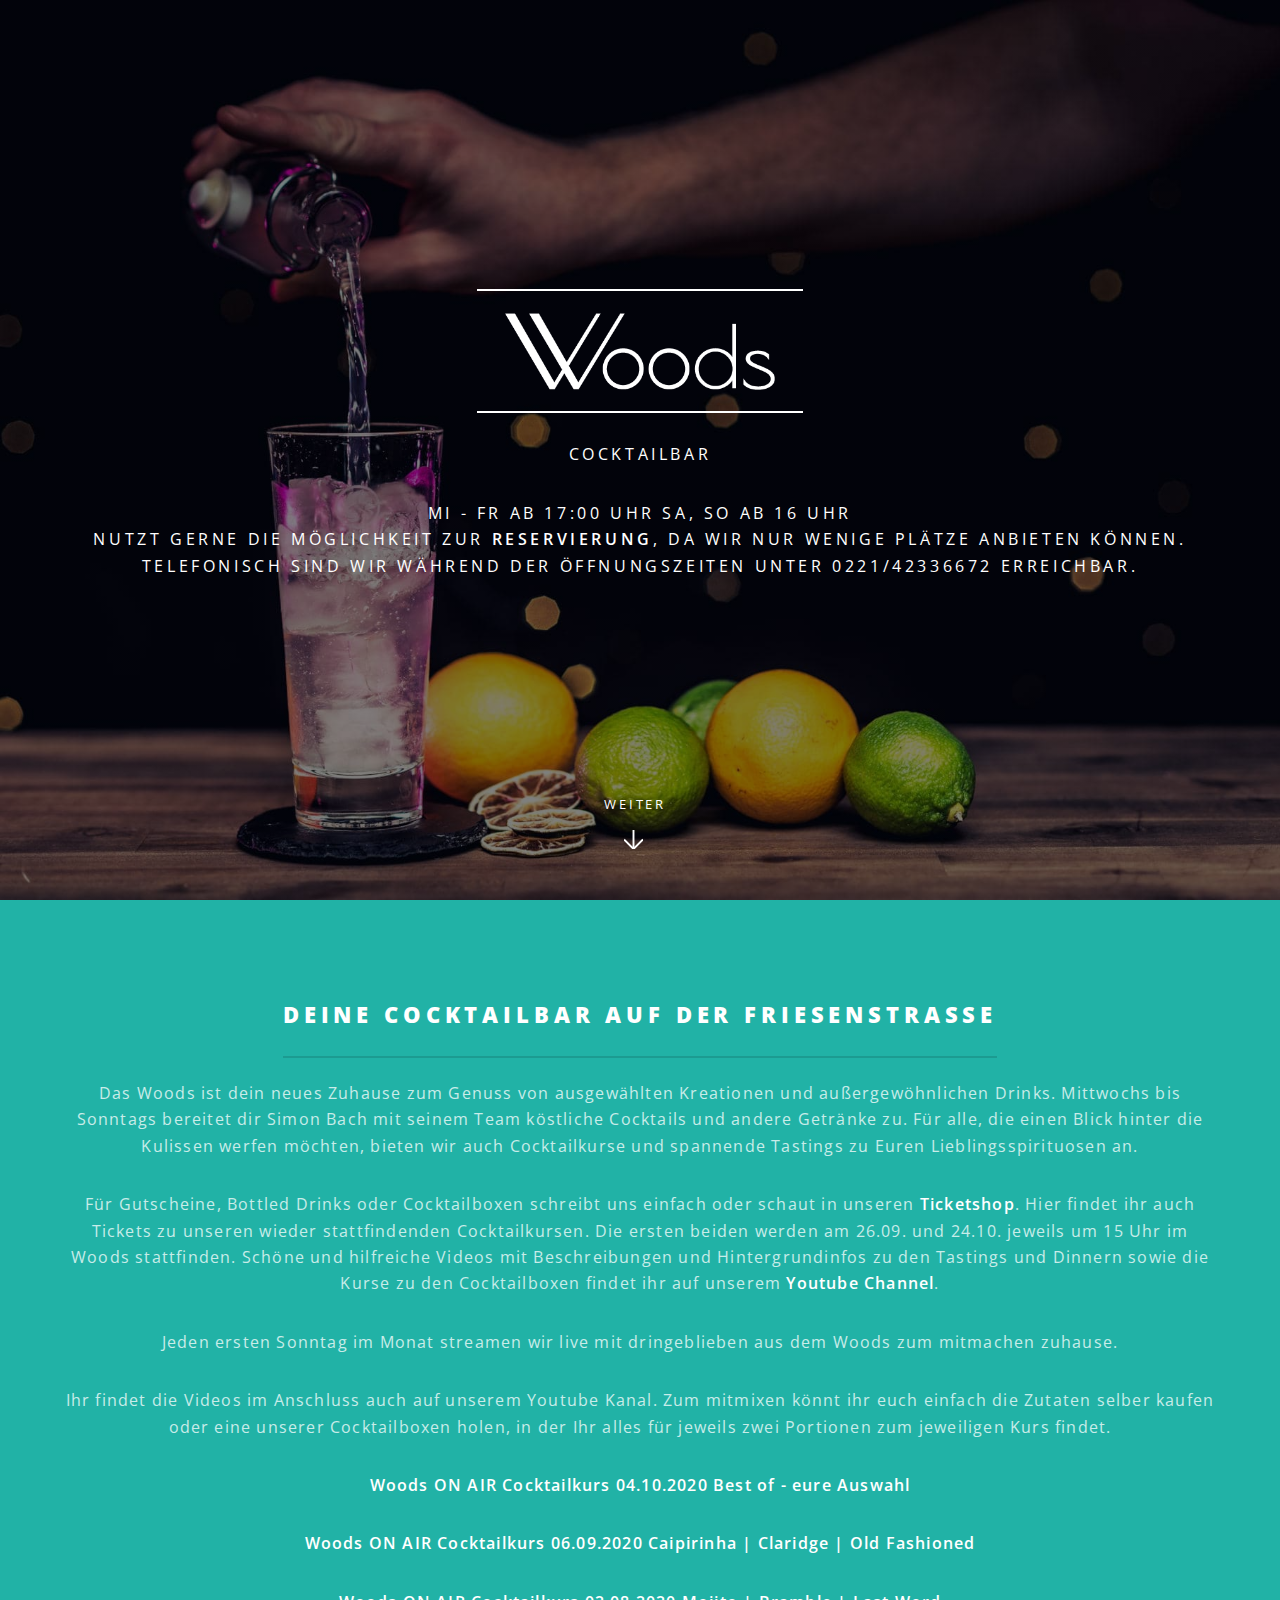
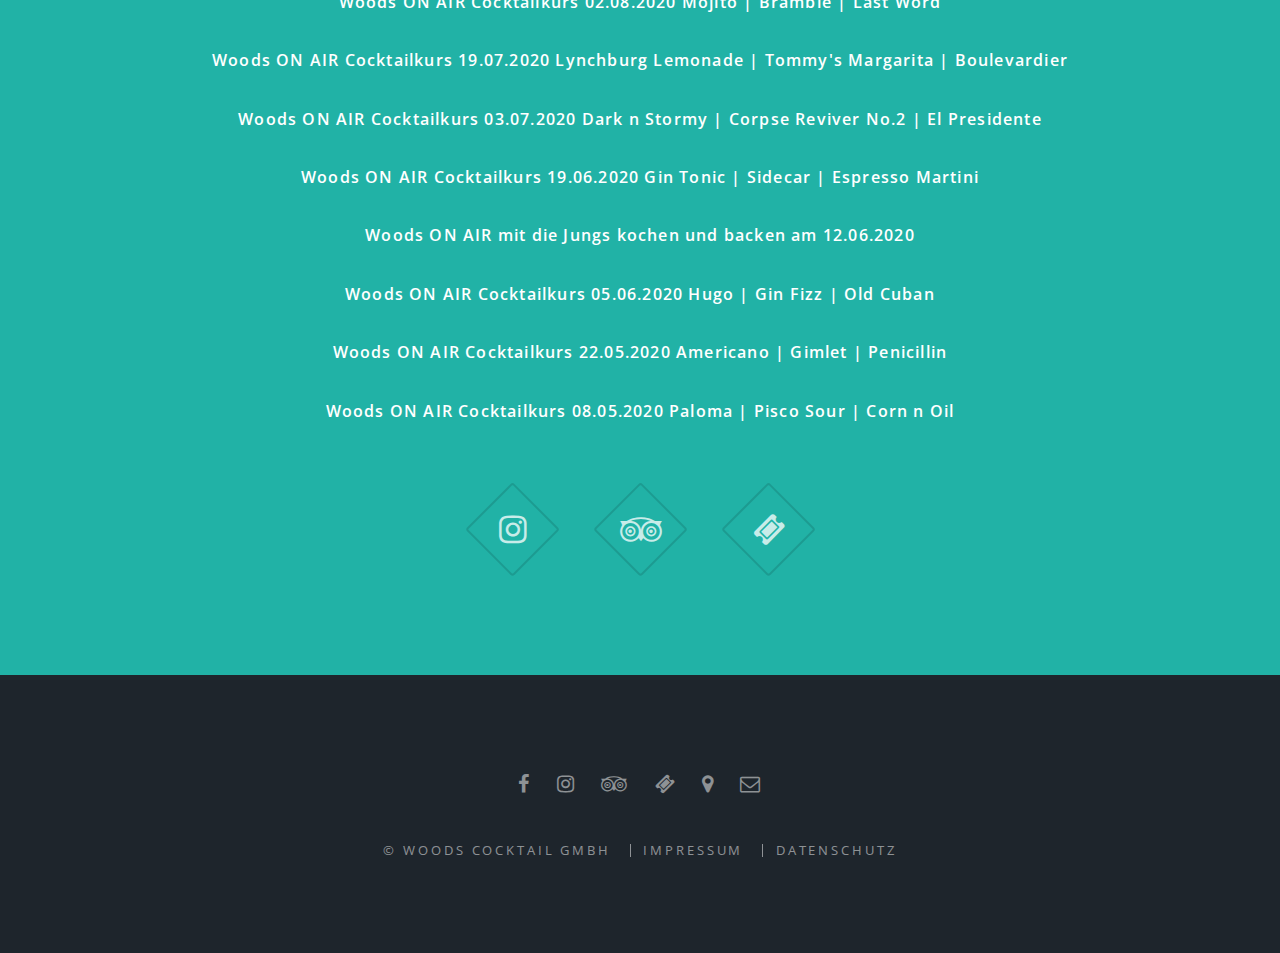
==== commit 1d1e04ea: "Update index.html" ====
--- a/index.html
+++ b/index.html
@@ -8,7 +8,7 @@
 	<head>
 		<meta charset="utf-8" />
 		<title>Woods - Deine Cocktailbar auf der Friesenstraße</title>
-		<meta name="description" content=">Das Woods ist dein neues Zuhause zum Genuss von ausgewählten Kreationen und außergewöhnlichen Drinks.">
+		<meta name="description" content=">Das Woods ist dein neues Zuhause zum Genuss von ausgewählten Kreationen und außergewöhnlichen Drinks, Cocktailkursen und Bottled Drinks in Köln.">
 		<meta name="viewport" content="width=device-width, initial-scale=1, user-scalable=no" />
 		<meta name="google-site-verification" content="YZygG0vJc7kCyVxDUX8eHBMN68QFX6-B0EAHFRTyxXM" />
 		<link rel="stylesheet" href="assets/css/main.css" />
@@ -28,7 +28,8 @@
 							<h2><img class="logo" alt="logo" src="images/logo.png"> </h2>
 							<p>Cocktailbar </p>
 							<p>
-								Mi - So ab 18:00 Uhr<br>
+								Mi - Fr ab 17:00 Uhr
+								Sa, So ab 16 Uhr<br>
 		
 								Nutzt gerne die Möglichkeit zur <a href="mailto:info@woods-cologne.de"><b>Reservierung</b></a>, da wir nur wenige Plätze anbieten können.<br>
 								Telefonisch sind wir während der Öffnungszeiten unter 0221/42336672 erreichbar.<br>
@@ -43,7 +44,7 @@
 						<div class="inner">
 							<header class="major">
 								<h2>Deine Cocktailbar auf der Friesenstraße</h2>
-								<p>Das Woods ist dein neues Zuhause zum Genuss von ausgewählten Kreationen und außergewöhnlichen Drinks. Donnerstags bis Sonntags bereitet dir Simon Bach mit seinem Team köstliche Cocktails und andere Getränke zu. Für alle, die einen Blick hinter die Kulissen werfen möchten, bieten wir auch Cocktailkurse und spannende Tastings zu Euren Lieblingsspirituosen an.</p>
+								<p>Das Woods ist dein neues Zuhause zum Genuss von ausgewählten Kreationen und außergewöhnlichen Drinks. Mittwochs bis Sonntags bereitet dir Simon Bach mit seinem Team köstliche Cocktails und andere Getränke zu. Für alle, die einen Blick hinter die Kulissen werfen möchten, bieten wir auch Cocktailkurse und spannende Tastings zu Euren Lieblingsspirituosen an.</p>
 								
 								<p>Für Gutscheine, Bottled Drinks oder Cocktailboxen schreibt uns einfach oder schaut in unseren <a href="https://woods.ticket.io/"><b>Ticketshop</b></a>. Hier findet ihr auch Tickets zu unseren wieder stattfindenden Cocktailkursen. Die ersten beiden werden am 26.09. und 24.10. jeweils um 15 Uhr im Woods stattfinden. Schöne und hilfreiche Videos mit Beschreibungen und Hintergrundinfos zu den Tastings und Dinnern sowie die Kurse zu den Cocktailboxen findet ihr auf unserem <a href="https://www.youtube.com/channel/UCGJJyXXuzkx8pJeHW_jel2w"><b>Youtube Channel</b></a>.</p>
 								
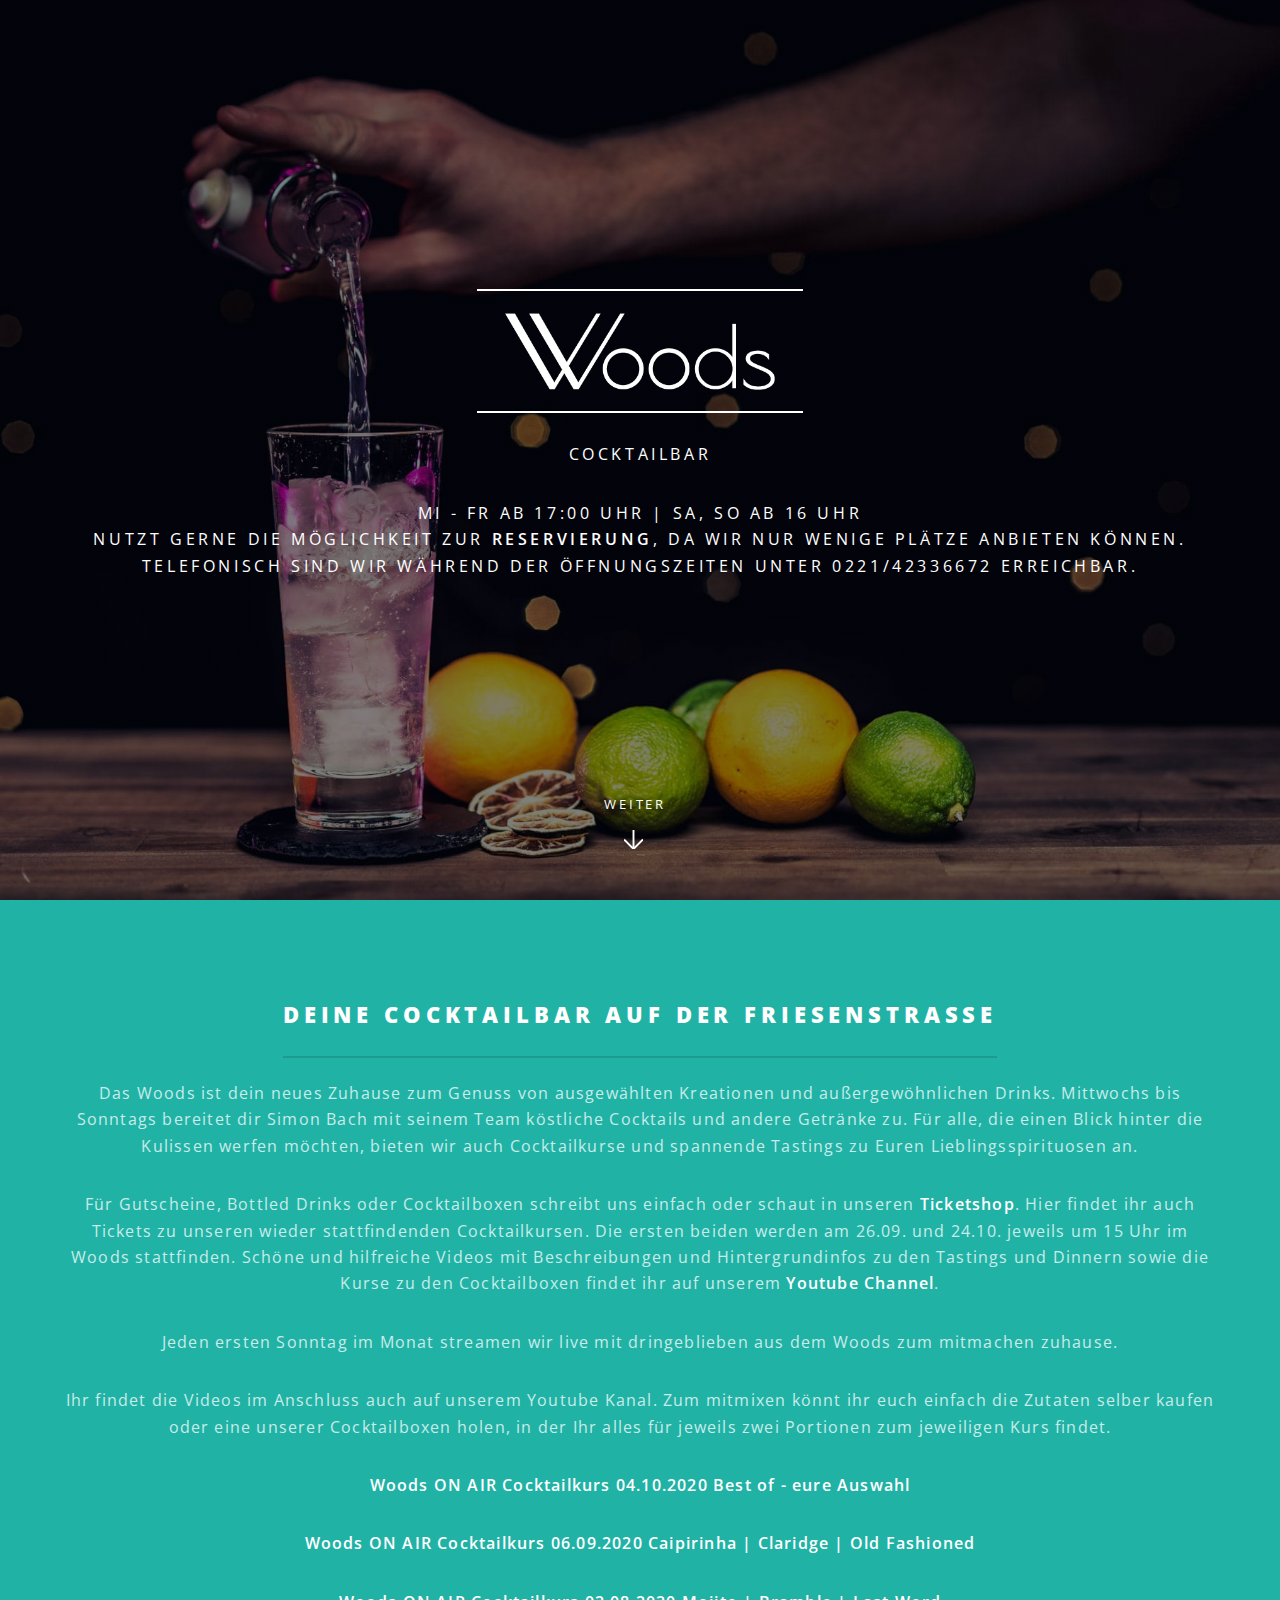
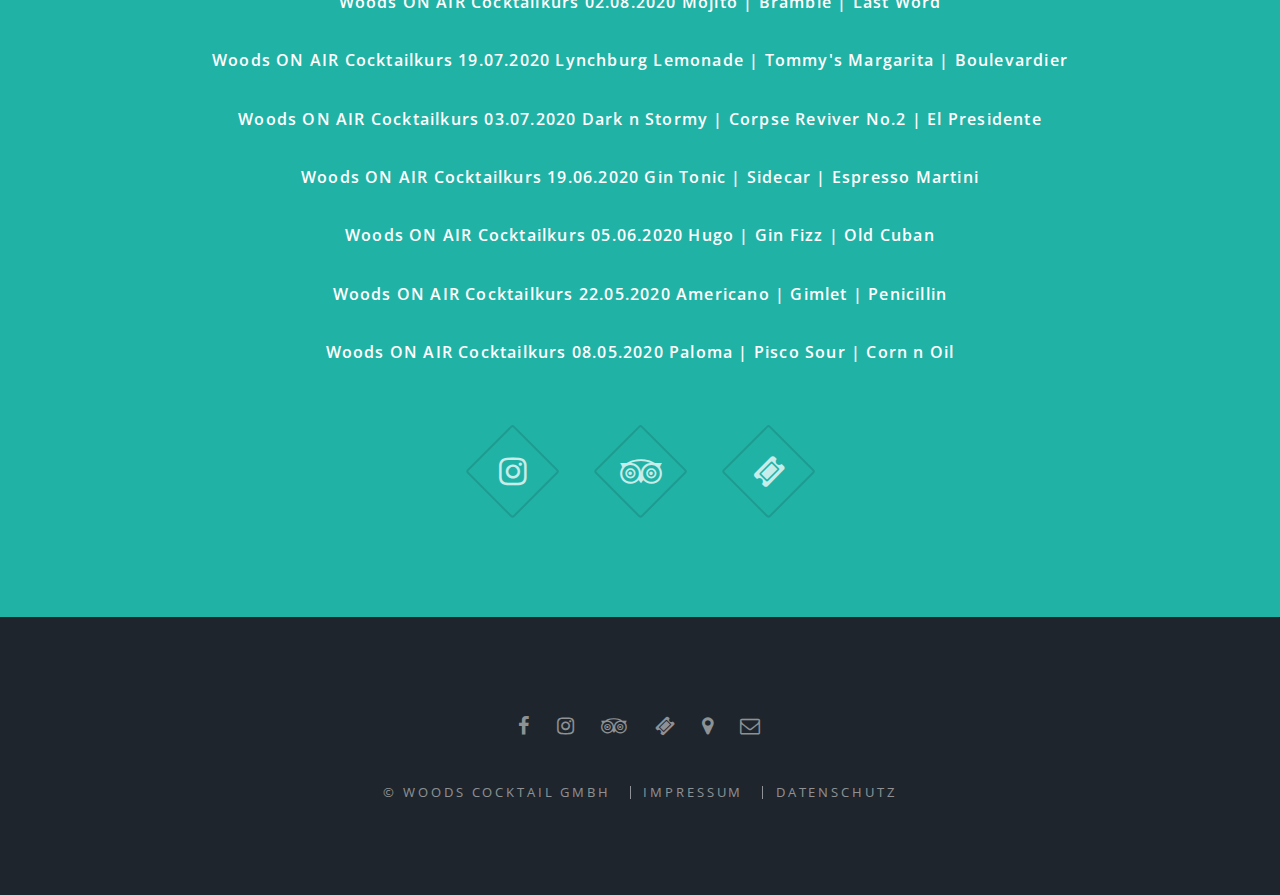
==== commit db5ce4e7: "Update index.html" ====
--- a/index.html
+++ b/index.html
@@ -28,8 +28,7 @@
 							<h2><img class="logo" alt="logo" src="images/logo.png"> </h2>
 							<p>Cocktailbar </p>
 							<p>
-								Mi - Fr ab 17:00 Uhr
-								Sa, So ab 16 Uhr<br>
+								Mi - Fr ab 17:00 Uhr | Sa, So ab 16 Uhr<br>
 		
 								Nutzt gerne die Möglichkeit zur <a href="mailto:info@woods-cologne.de"><b>Reservierung</b></a>, da wir nur wenige Plätze anbieten können.<br>
 								Telefonisch sind wir während der Öffnungszeiten unter 0221/42336672 erreichbar.<br>
@@ -58,7 +57,6 @@
 								<p><a href="https://www.youtube.com/watch?v=PUrVfLMnI58"><b>Woods ON AIR Cocktailkurs 19.07.2020 Lynchburg Lemonade | Tommy's Margarita | Boulevardier</b></a></p>
 								<p><a href="https://www.youtube.com/watch?v=lZ04nQjeqgM"><b>Woods ON AIR Cocktailkurs 03.07.2020 Dark n Stormy | Corpse Reviver No.2 | El Presidente</b></a></p>
 								<p><a href="https://www.youtube.com/watch?v=hGmfmEbgf5U&t=1067s"><b>Woods ON AIR Cocktailkurs 19.06.2020 Gin Tonic | Sidecar | Espresso Martini</b></a></p>
-								<p><a href="https://www.youtube.com/watch?v=o-kG9MuVWVY&t=3s"><b>Woods ON AIR mit die Jungs kochen und backen am 12.06.2020</b></a></p>
 								<p><a href="https://www.youtube.com/watch?v=Nwn4QS41tWU&t=26s"><b>Woods ON AIR Cocktailkurs 05.06.2020 Hugo | Gin Fizz | Old Cuban</b></a></p>
 								<p><a href="https://www.youtube.com/watch?v=EEg-mQIVd9Q&t=961s"><b>Woods ON AIR Cocktailkurs 22.05.2020 Americano | Gimlet | Penicillin</b></a></p>
 								<p><a href="https://www.youtube.com/watch?v=a3YLST7zEq0&t=114s"><b>Woods ON AIR Cocktailkurs 08.05.2020 Paloma | Pisco Sour | Corn n Oil</b></a></p>
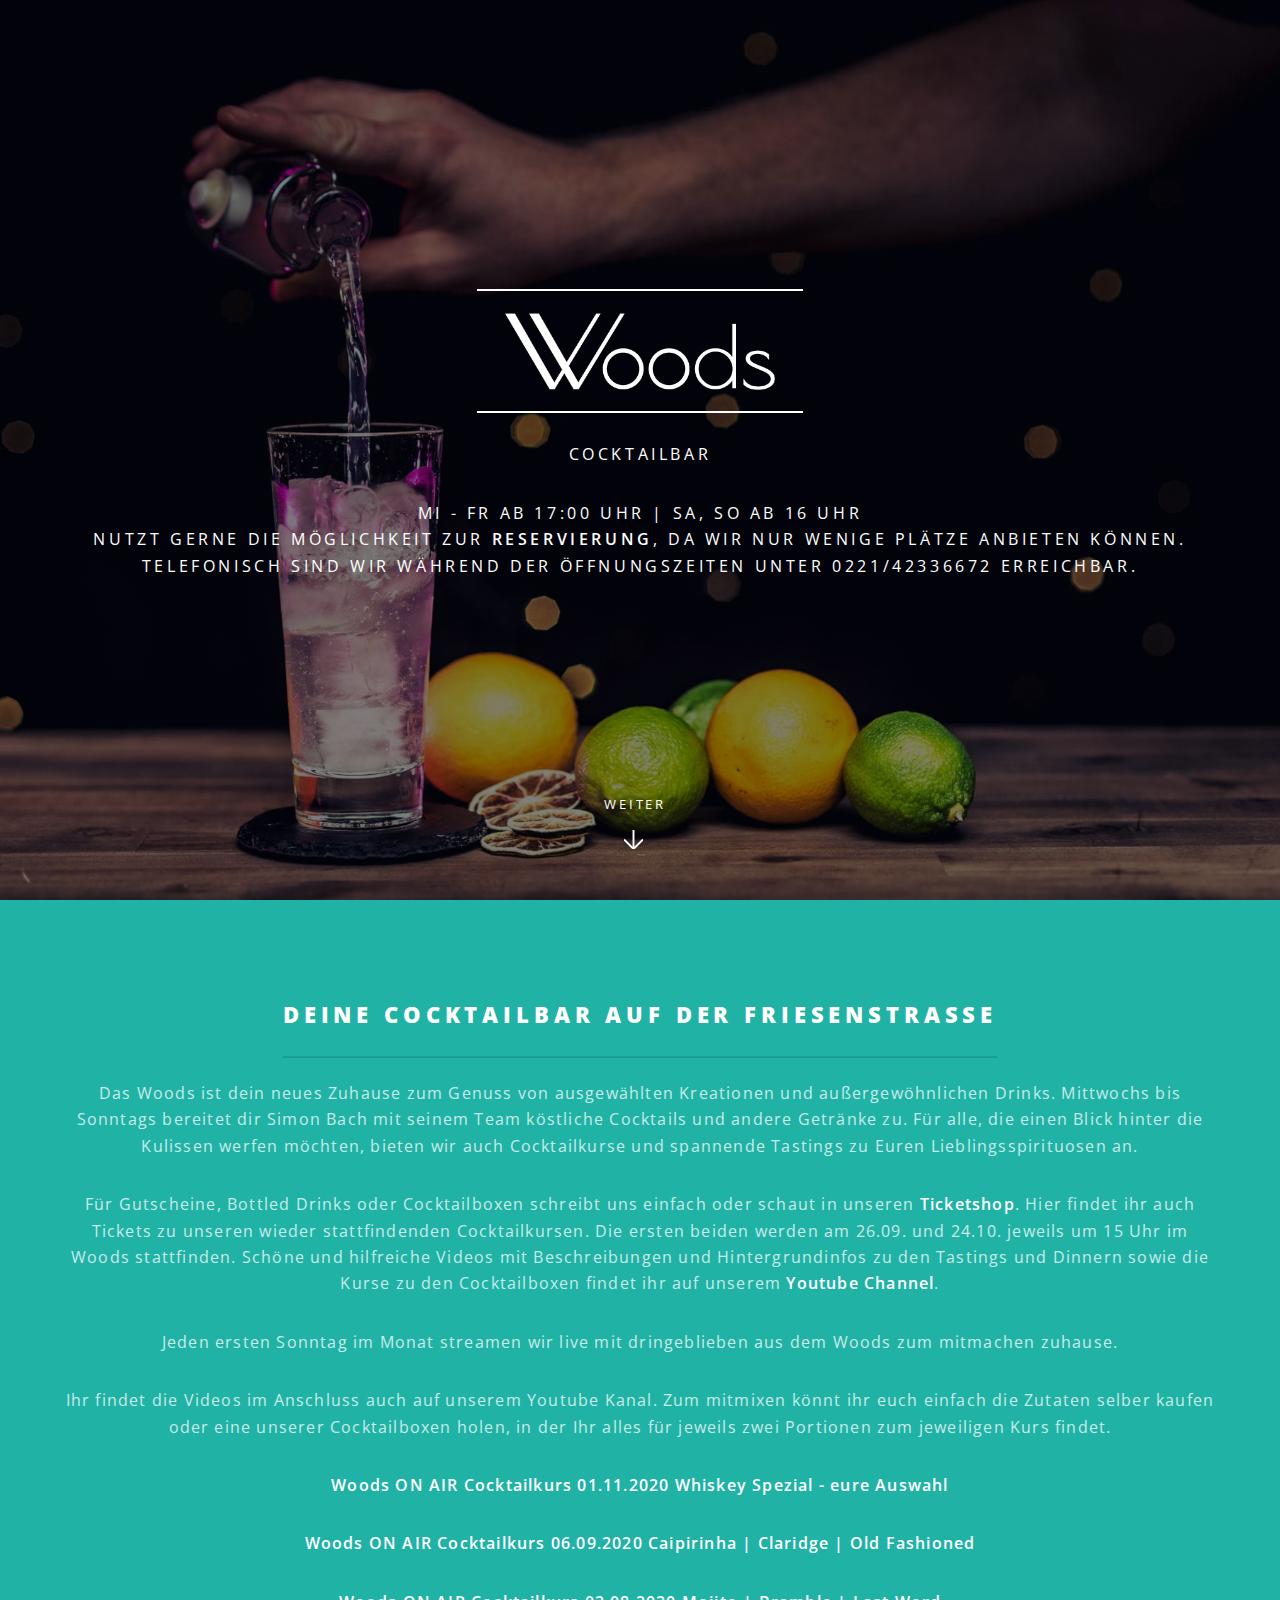
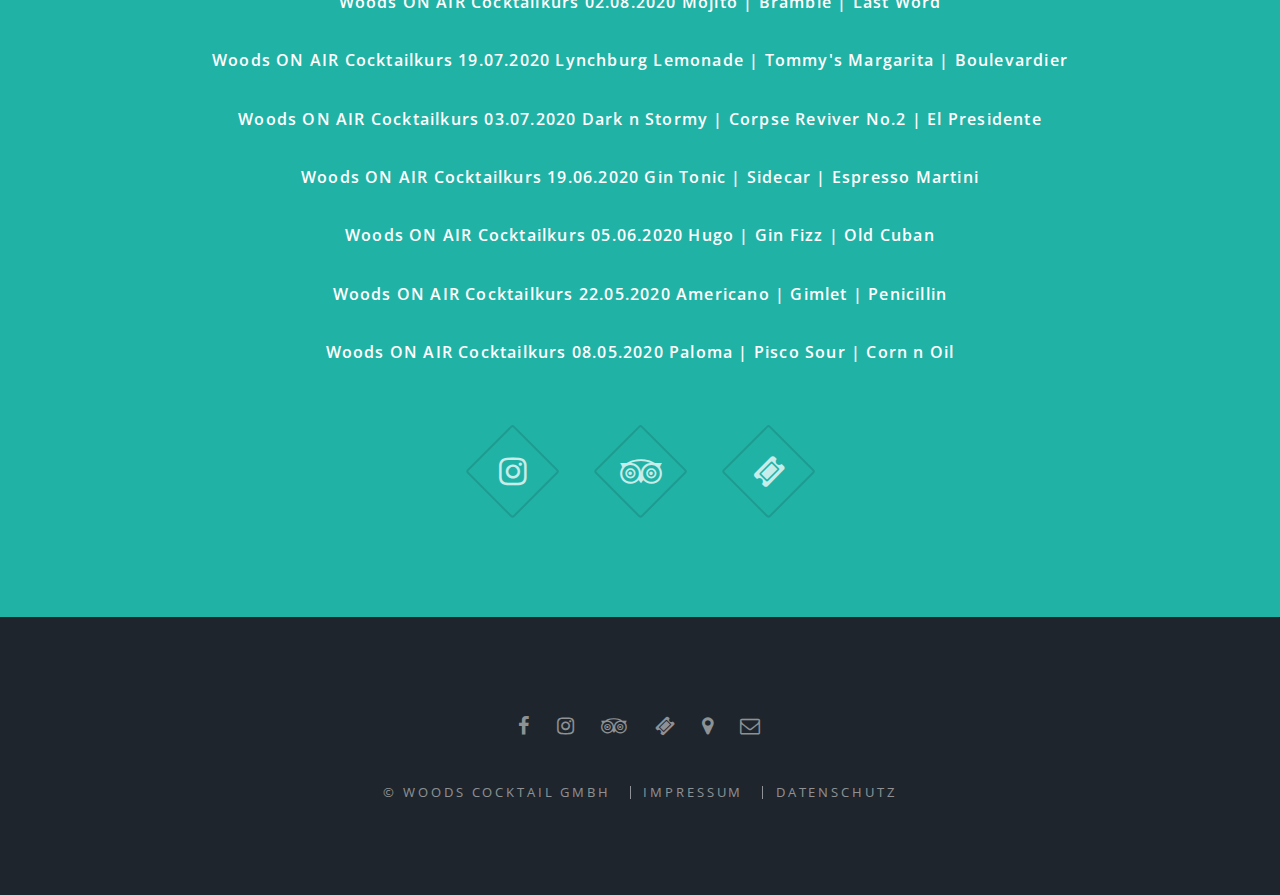
==== commit f47c2680: "Update index.html" ====
--- a/index.html
+++ b/index.html
@@ -50,7 +50,7 @@
 								<p>Jeden ersten Sonntag im Monat streamen wir live mit dringeblieben aus dem Woods zum mitmachen zuhause.</p>							
 								<p>Ihr findet die Videos im Anschluss auch auf unserem Youtube Kanal. Zum mitmixen könnt ihr euch einfach die Zutaten selber kaufen oder eine unserer Cocktailboxen holen, in der Ihr alles für jeweils zwei Portionen zum jeweiligen Kurs findet.</p>
 																
-								<p><a href="https://dringeblieben.de/videos/woods-on-air-cocktailkurs-best-of"><b>Woods ON AIR Cocktailkurs 04.10.2020 Best of - eure Auswahl</b></a></p>
+								<p><a href="https://dringeblieben.de/videos/woods-on-air-cocktailkurs-whiskey-spezial"><b>Woods ON AIR Cocktailkurs 01.11.2020 Whiskey Spezial - eure Auswahl</b></a></p>
 								
 								<p><a href="https://www.youtube.com/watch?v=i4W5wmqsNfc"><b>Woods ON AIR Cocktailkurs 06.09.2020 Caipirinha | Claridge | Old Fashioned</b></a></p>
 								<p><a href="https://www.youtube.com/watch?v=u0HA-SfSmDY"><b>Woods ON AIR Cocktailkurs 02.08.2020 Mojito | Bramble | Last Word</b></a></p>
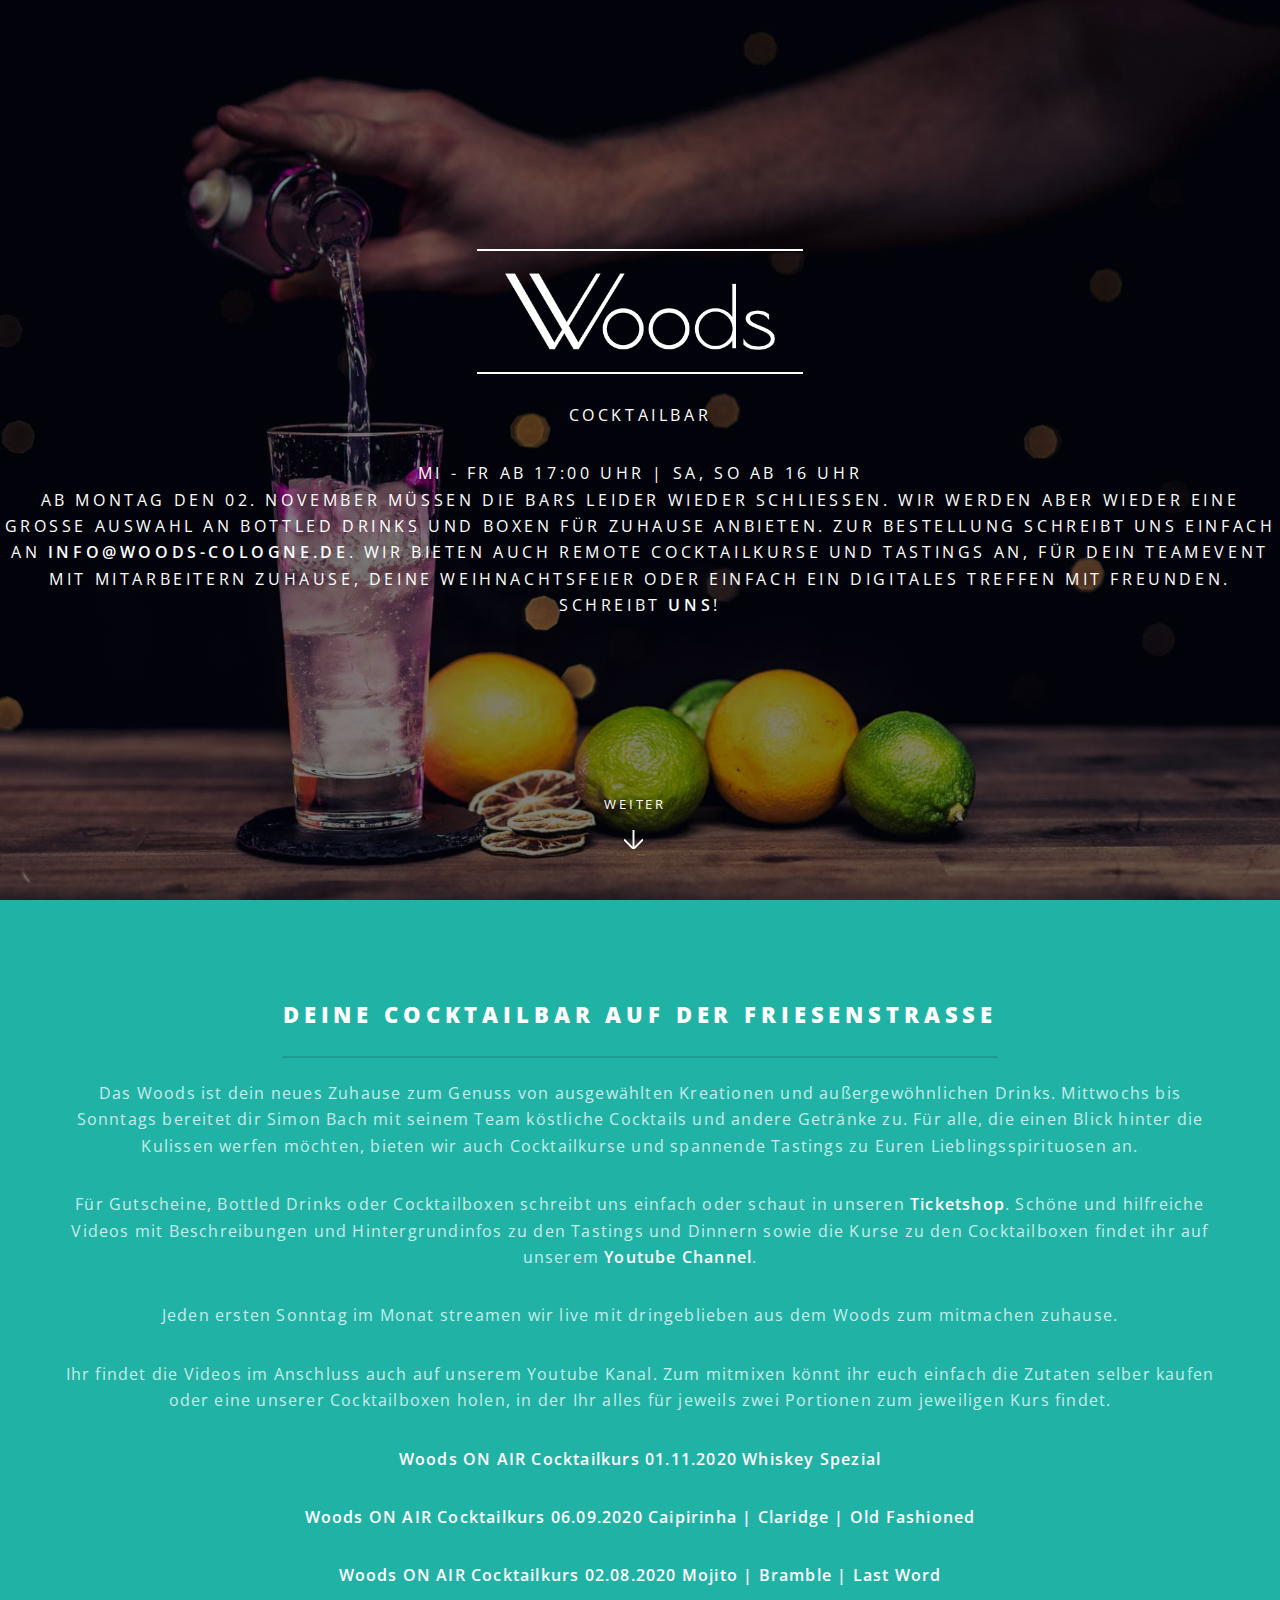
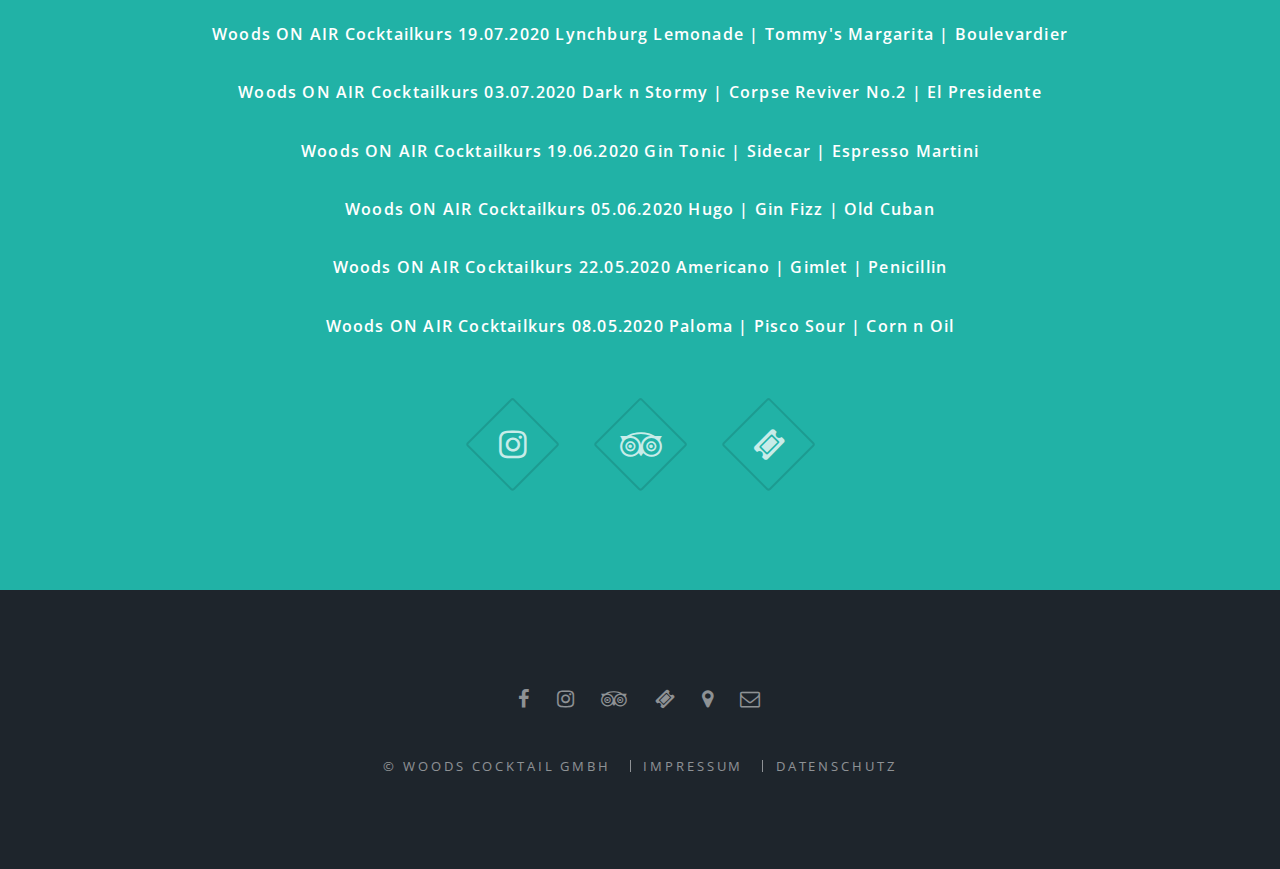
==== commit d750f9f9: "Update index.html" ====
--- a/index.html
+++ b/index.html
@@ -30,8 +30,7 @@
 							<p>
 								Mi - Fr ab 17:00 Uhr | Sa, So ab 16 Uhr<br>
 		
-								Nutzt gerne die Möglichkeit zur <a href="mailto:info@woods-cologne.de"><b>Reservierung</b></a>, da wir nur wenige Plätze anbieten können.<br>
-								Telefonisch sind wir während der Öffnungszeiten unter 0221/42336672 erreichbar.<br>
+								Ab Montag den 02. November müssen die Bars leider wieder schließen. Wir werden aber wieder eine große Auswahl an Bottled Drinks und Boxen für Zuhause anbieten. Zur Bestellung schreibt uns einfach an <a href="mailto:info@woods-cologne.de"><b>info@woods-cologne.de</b></a>. Wir bieten auch Remote Cocktailkurse und Tastings an, für dein Teamevent mit Mitarbeitern zuhause, deine Weihnachtsfeier oder einfach ein digitales Treffen mit Freunden. Schreibt <a href="mailto:info@woods-cologne.de"><b>uns</b></a>!<br>
 							</p>
 							</p>
 						</div>
@@ -45,12 +44,12 @@
 								<h2>Deine Cocktailbar auf der Friesenstraße</h2>
 								<p>Das Woods ist dein neues Zuhause zum Genuss von ausgewählten Kreationen und außergewöhnlichen Drinks. Mittwochs bis Sonntags bereitet dir Simon Bach mit seinem Team köstliche Cocktails und andere Getränke zu. Für alle, die einen Blick hinter die Kulissen werfen möchten, bieten wir auch Cocktailkurse und spannende Tastings zu Euren Lieblingsspirituosen an.</p>
 								
-								<p>Für Gutscheine, Bottled Drinks oder Cocktailboxen schreibt uns einfach oder schaut in unseren <a href="https://woods.ticket.io/"><b>Ticketshop</b></a>. Hier findet ihr auch Tickets zu unseren wieder stattfindenden Cocktailkursen. Die ersten beiden werden am 26.09. und 24.10. jeweils um 15 Uhr im Woods stattfinden. Schöne und hilfreiche Videos mit Beschreibungen und Hintergrundinfos zu den Tastings und Dinnern sowie die Kurse zu den Cocktailboxen findet ihr auf unserem <a href="https://www.youtube.com/channel/UCGJJyXXuzkx8pJeHW_jel2w"><b>Youtube Channel</b></a>.</p>
+								<p>Für Gutscheine, Bottled Drinks oder Cocktailboxen schreibt uns einfach oder schaut in unseren <a href="https://woods.ticket.io/"><b>Ticketshop</b></a>. Schöne und hilfreiche Videos mit Beschreibungen und Hintergrundinfos zu den Tastings und Dinnern sowie die Kurse zu den Cocktailboxen findet ihr auf unserem <a href="https://www.youtube.com/channel/UCGJJyXXuzkx8pJeHW_jel2w"><b>Youtube Channel</b></a>.</p>
 								
 								<p>Jeden ersten Sonntag im Monat streamen wir live mit dringeblieben aus dem Woods zum mitmachen zuhause.</p>							
 								<p>Ihr findet die Videos im Anschluss auch auf unserem Youtube Kanal. Zum mitmixen könnt ihr euch einfach die Zutaten selber kaufen oder eine unserer Cocktailboxen holen, in der Ihr alles für jeweils zwei Portionen zum jeweiligen Kurs findet.</p>
 																
-								<p><a href="https://dringeblieben.de/videos/woods-on-air-cocktailkurs-whiskey-spezial"><b>Woods ON AIR Cocktailkurs 01.11.2020 Whiskey Spezial - eure Auswahl</b></a></p>
+								<p><a href="https://dringeblieben.de/videos/woods-on-air-cocktailkurs-whiskey-spezial"><b>Woods ON AIR Cocktailkurs 01.11.2020 Whiskey Spezial</b></a></p>
 								
 								<p><a href="https://www.youtube.com/watch?v=i4W5wmqsNfc"><b>Woods ON AIR Cocktailkurs 06.09.2020 Caipirinha | Claridge | Old Fashioned</b></a></p>
 								<p><a href="https://www.youtube.com/watch?v=u0HA-SfSmDY"><b>Woods ON AIR Cocktailkurs 02.08.2020 Mojito | Bramble | Last Word</b></a></p>
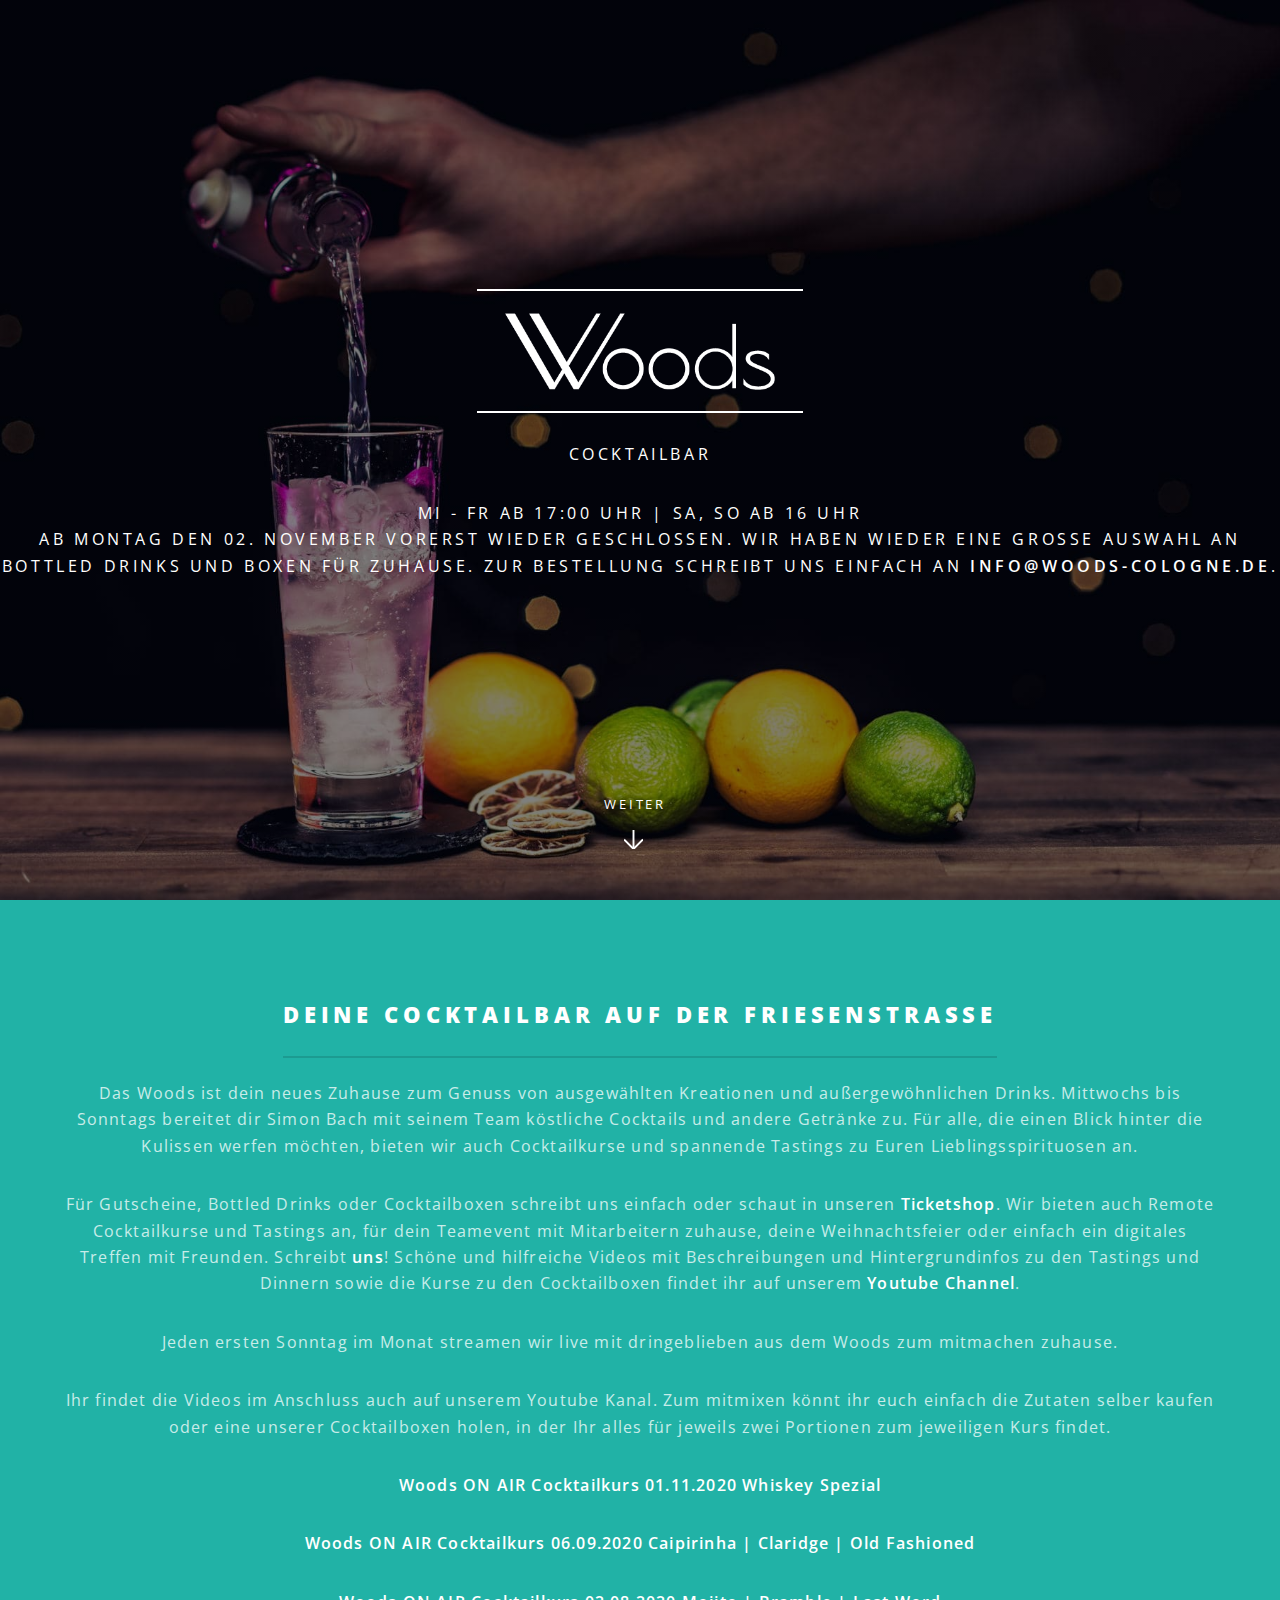
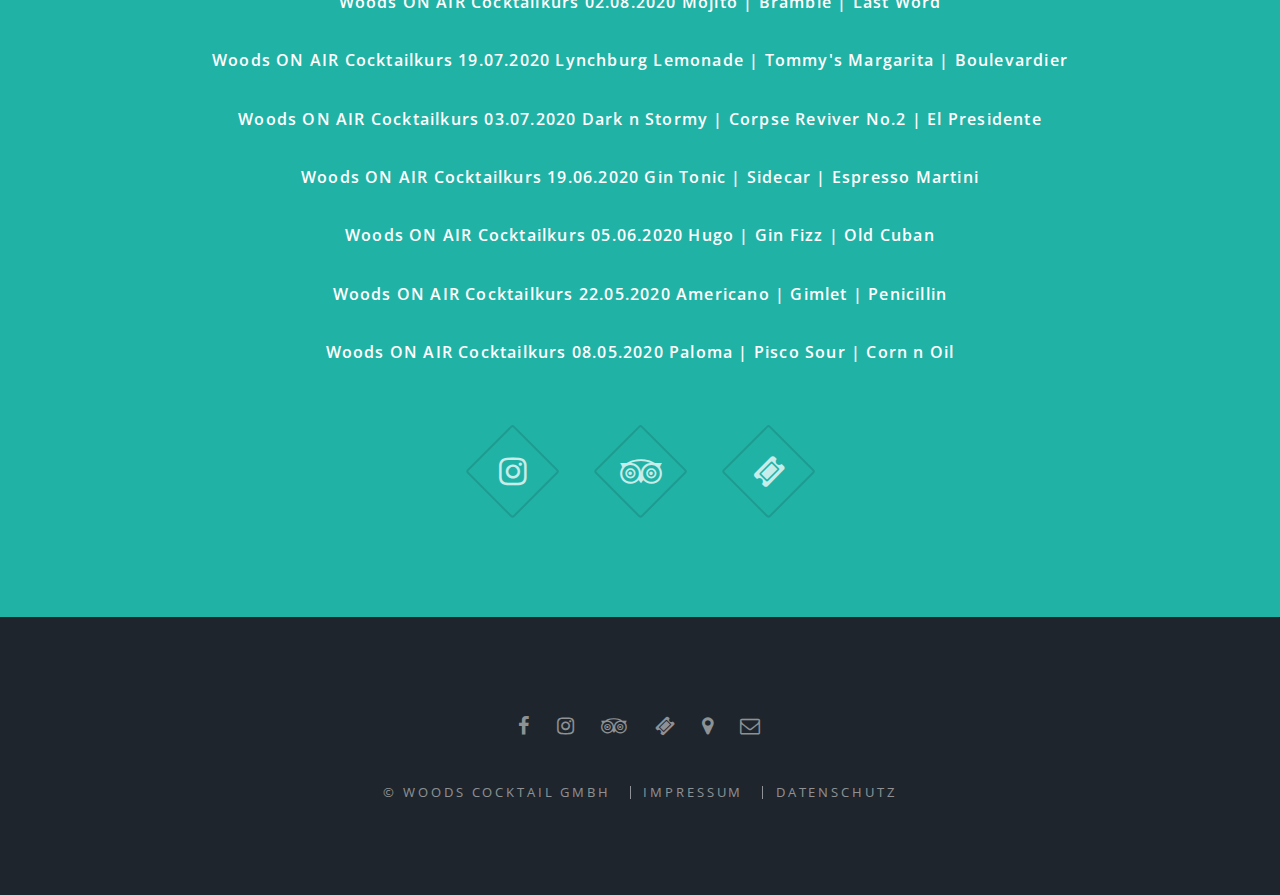
==== commit 8a4d18e6: "Update index.html" ====
--- a/index.html
+++ b/index.html
@@ -30,7 +30,7 @@
 							<p>
 								Mi - Fr ab 17:00 Uhr | Sa, So ab 16 Uhr<br>
 		
-								Ab Montag den 02. November müssen die Bars leider wieder schließen. Wir werden aber wieder eine große Auswahl an Bottled Drinks und Boxen für Zuhause anbieten. Zur Bestellung schreibt uns einfach an <a href="mailto:info@woods-cologne.de"><b>info@woods-cologne.de</b></a>. Wir bieten auch Remote Cocktailkurse und Tastings an, für dein Teamevent mit Mitarbeitern zuhause, deine Weihnachtsfeier oder einfach ein digitales Treffen mit Freunden. Schreibt <a href="mailto:info@woods-cologne.de"><b>uns</b></a>!<br>
+								Ab Montag den 02. November vorerst wieder geschlossen. Wir haben wieder eine große Auswahl an Bottled Drinks und Boxen für Zuhause. Zur Bestellung schreibt uns einfach an <a href="mailto:info@woods-cologne.de"><b>info@woods-cologne.de</b></a>.<br>
 							</p>
 							</p>
 						</div>
@@ -44,7 +44,7 @@
 								<h2>Deine Cocktailbar auf der Friesenstraße</h2>
 								<p>Das Woods ist dein neues Zuhause zum Genuss von ausgewählten Kreationen und außergewöhnlichen Drinks. Mittwochs bis Sonntags bereitet dir Simon Bach mit seinem Team köstliche Cocktails und andere Getränke zu. Für alle, die einen Blick hinter die Kulissen werfen möchten, bieten wir auch Cocktailkurse und spannende Tastings zu Euren Lieblingsspirituosen an.</p>
 								
-								<p>Für Gutscheine, Bottled Drinks oder Cocktailboxen schreibt uns einfach oder schaut in unseren <a href="https://woods.ticket.io/"><b>Ticketshop</b></a>. Schöne und hilfreiche Videos mit Beschreibungen und Hintergrundinfos zu den Tastings und Dinnern sowie die Kurse zu den Cocktailboxen findet ihr auf unserem <a href="https://www.youtube.com/channel/UCGJJyXXuzkx8pJeHW_jel2w"><b>Youtube Channel</b></a>.</p>
+								<p>Für Gutscheine, Bottled Drinks oder Cocktailboxen schreibt uns einfach oder schaut in unseren <a href="https://woods.ticket.io/"><b>Ticketshop</b></a>. Wir bieten auch Remote Cocktailkurse und Tastings an, für dein Teamevent mit Mitarbeitern zuhause, deine Weihnachtsfeier oder einfach ein digitales Treffen mit Freunden. Schreibt <a href="mailto:info@woods-cologne.de"><b>uns</b></a>! Schöne und hilfreiche Videos mit Beschreibungen und Hintergrundinfos zu den Tastings und Dinnern sowie die Kurse zu den Cocktailboxen findet ihr auf unserem <a href="https://www.youtube.com/channel/UCGJJyXXuzkx8pJeHW_jel2w"><b>Youtube Channel</b></a>.</p>
 								
 								<p>Jeden ersten Sonntag im Monat streamen wir live mit dringeblieben aus dem Woods zum mitmachen zuhause.</p>							
 								<p>Ihr findet die Videos im Anschluss auch auf unserem Youtube Kanal. Zum mitmixen könnt ihr euch einfach die Zutaten selber kaufen oder eine unserer Cocktailboxen holen, in der Ihr alles für jeweils zwei Portionen zum jeweiligen Kurs findet.</p>
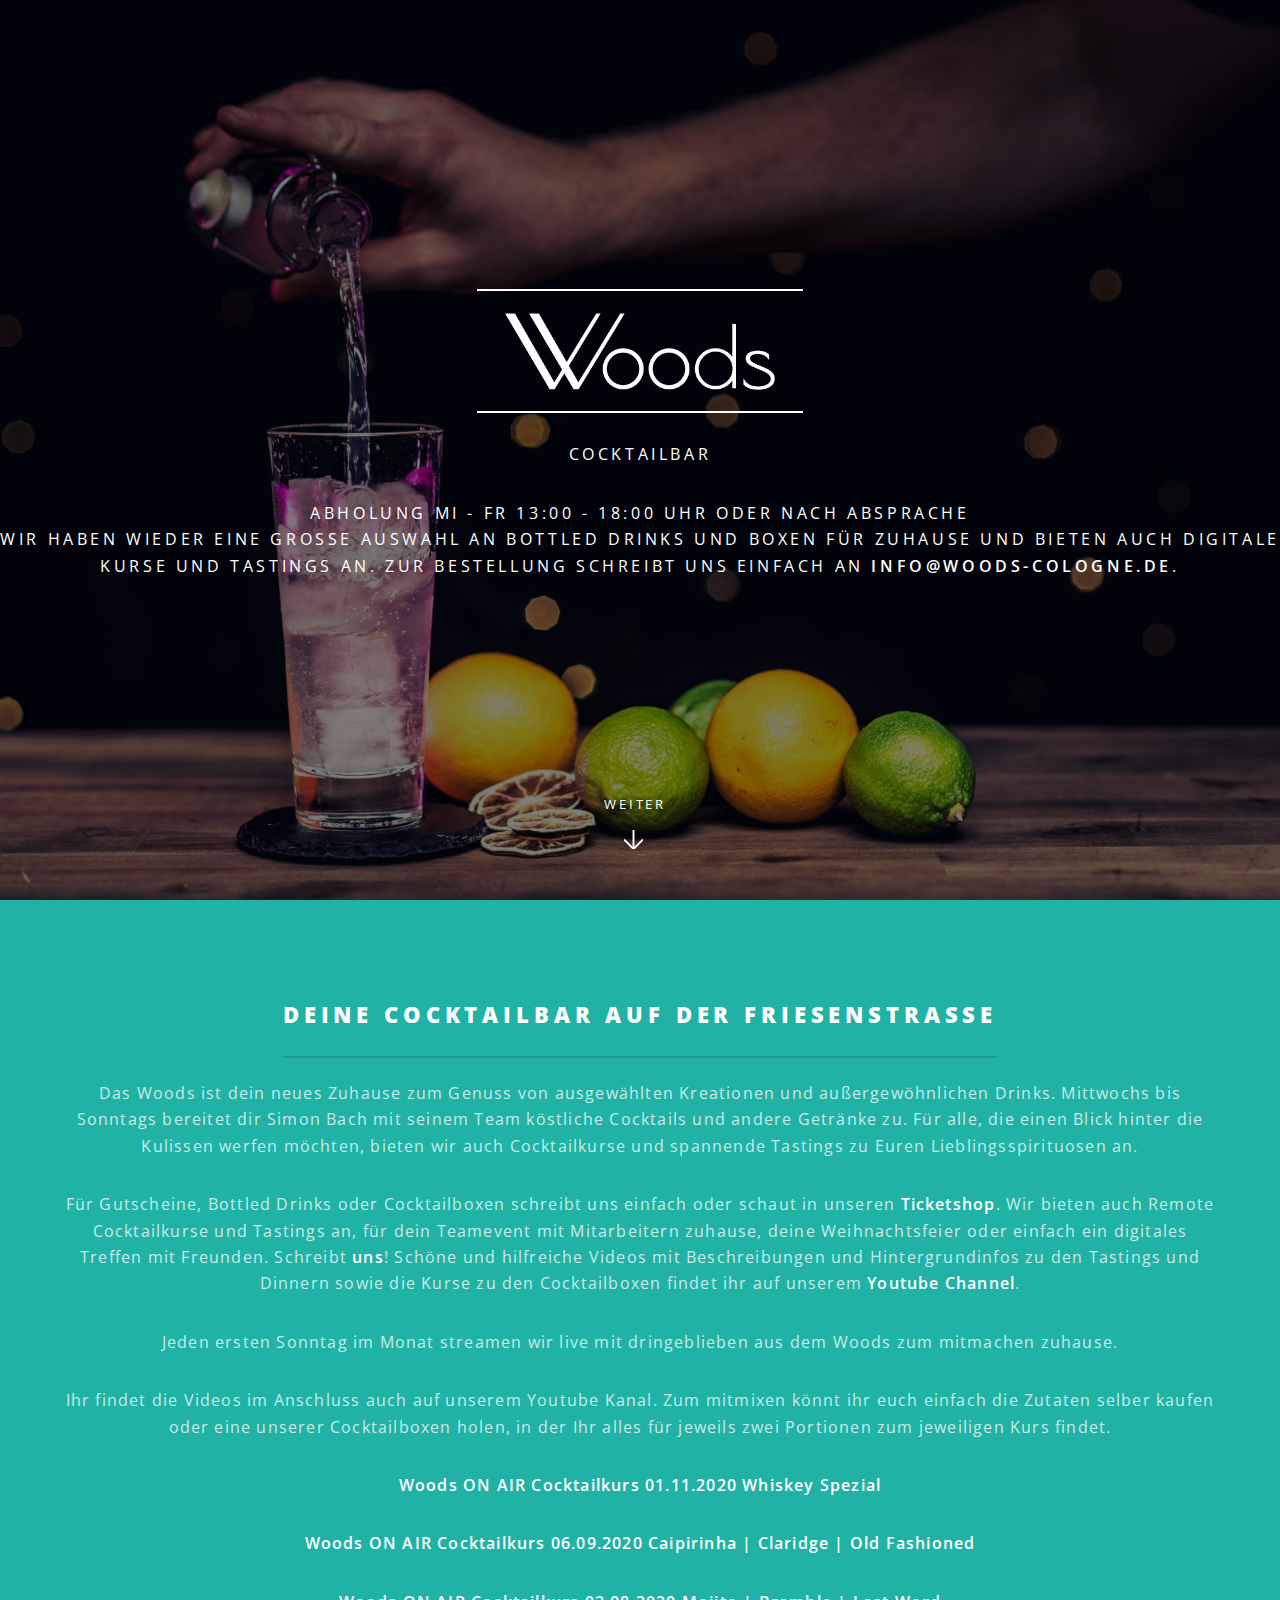
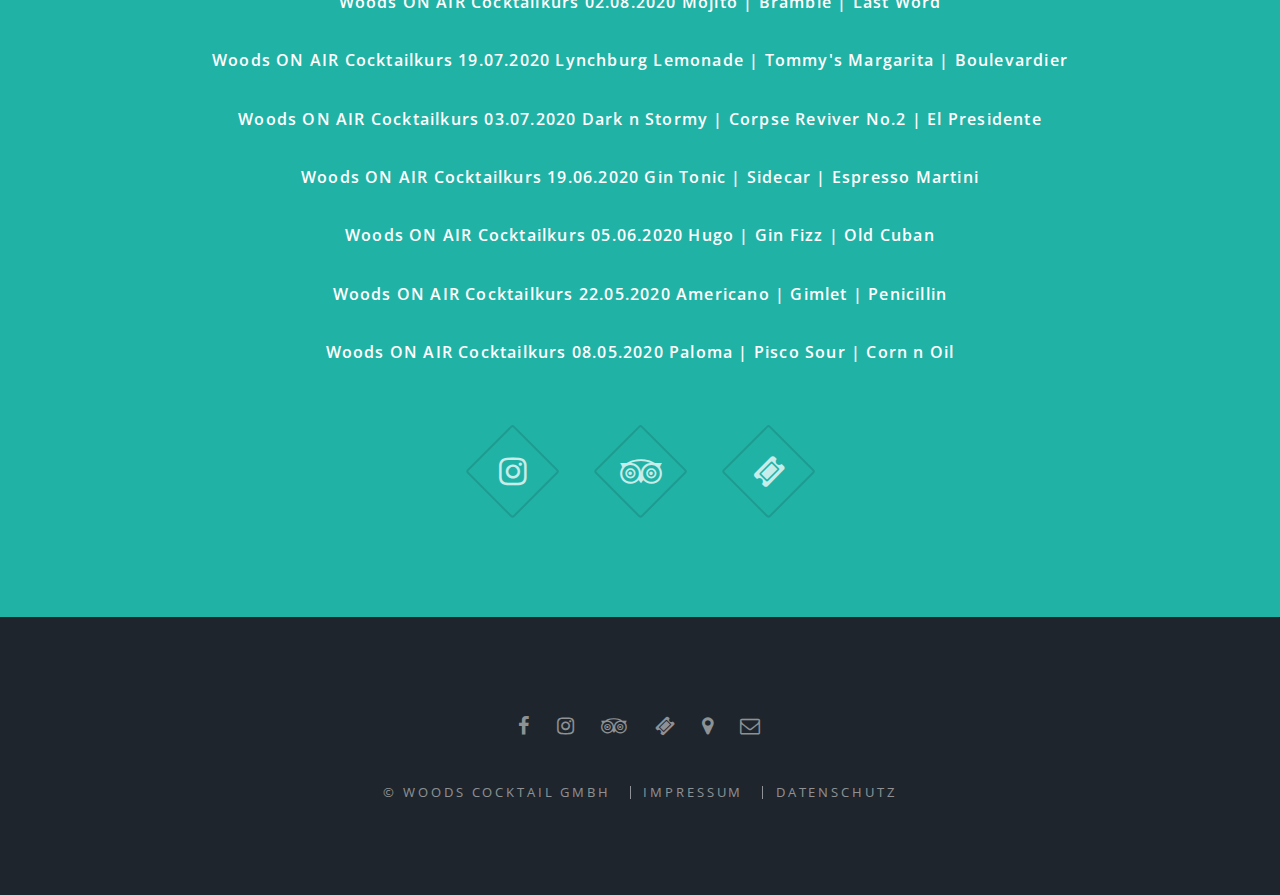
==== commit b50bcb72: "Update index.html" ====
--- a/index.html
+++ b/index.html
@@ -8,7 +8,7 @@
 	<head>
 		<meta charset="utf-8" />
 		<title>Woods - Deine Cocktailbar auf der Friesenstraße</title>
-		<meta name="description" content=">Das Woods ist dein neues Zuhause zum Genuss von ausgewählten Kreationen und außergewöhnlichen Drinks, Cocktailkursen und Bottled Drinks in Köln.">
+		<meta name="description" content=">Das Woods bietet Cocktails für zuhause als Bottled Drinks, Bottled Liquid Dinner, Bottled Tasting und Cocktailboxen zum selber mixen. Auch kannst du hier digitale Cocktailkurse für deine Weihnachtsfeier, Freunde oder Teamevent buchen.">
 		<meta name="viewport" content="width=device-width, initial-scale=1, user-scalable=no" />
 		<meta name="google-site-verification" content="YZygG0vJc7kCyVxDUX8eHBMN68QFX6-B0EAHFRTyxXM" />
 		<link rel="stylesheet" href="assets/css/main.css" />
@@ -28,9 +28,9 @@
 							<h2><img class="logo" alt="logo" src="images/logo.png"> </h2>
 							<p>Cocktailbar </p>
 							<p>
-								Mi - Fr ab 17:00 Uhr | Sa, So ab 16 Uhr<br>
+								Abholung Mi - Fr 13:00 - 18:00 Uhr oder nach Absprache<br>
 		
-								Ab Montag den 02. November vorerst wieder geschlossen. Wir haben wieder eine große Auswahl an Bottled Drinks und Boxen für Zuhause. Zur Bestellung schreibt uns einfach an <a href="mailto:info@woods-cologne.de"><b>info@woods-cologne.de</b></a>.<br>
+								Wir haben wieder eine große Auswahl an Bottled Drinks und Boxen für Zuhause und bieten auch digitale Kurse und Tastings an. Zur Bestellung schreibt uns einfach an <a href="mailto:info@woods-cologne.de"><b>info@woods-cologne.de</b></a>.<br>
 							</p>
 							</p>
 						</div>
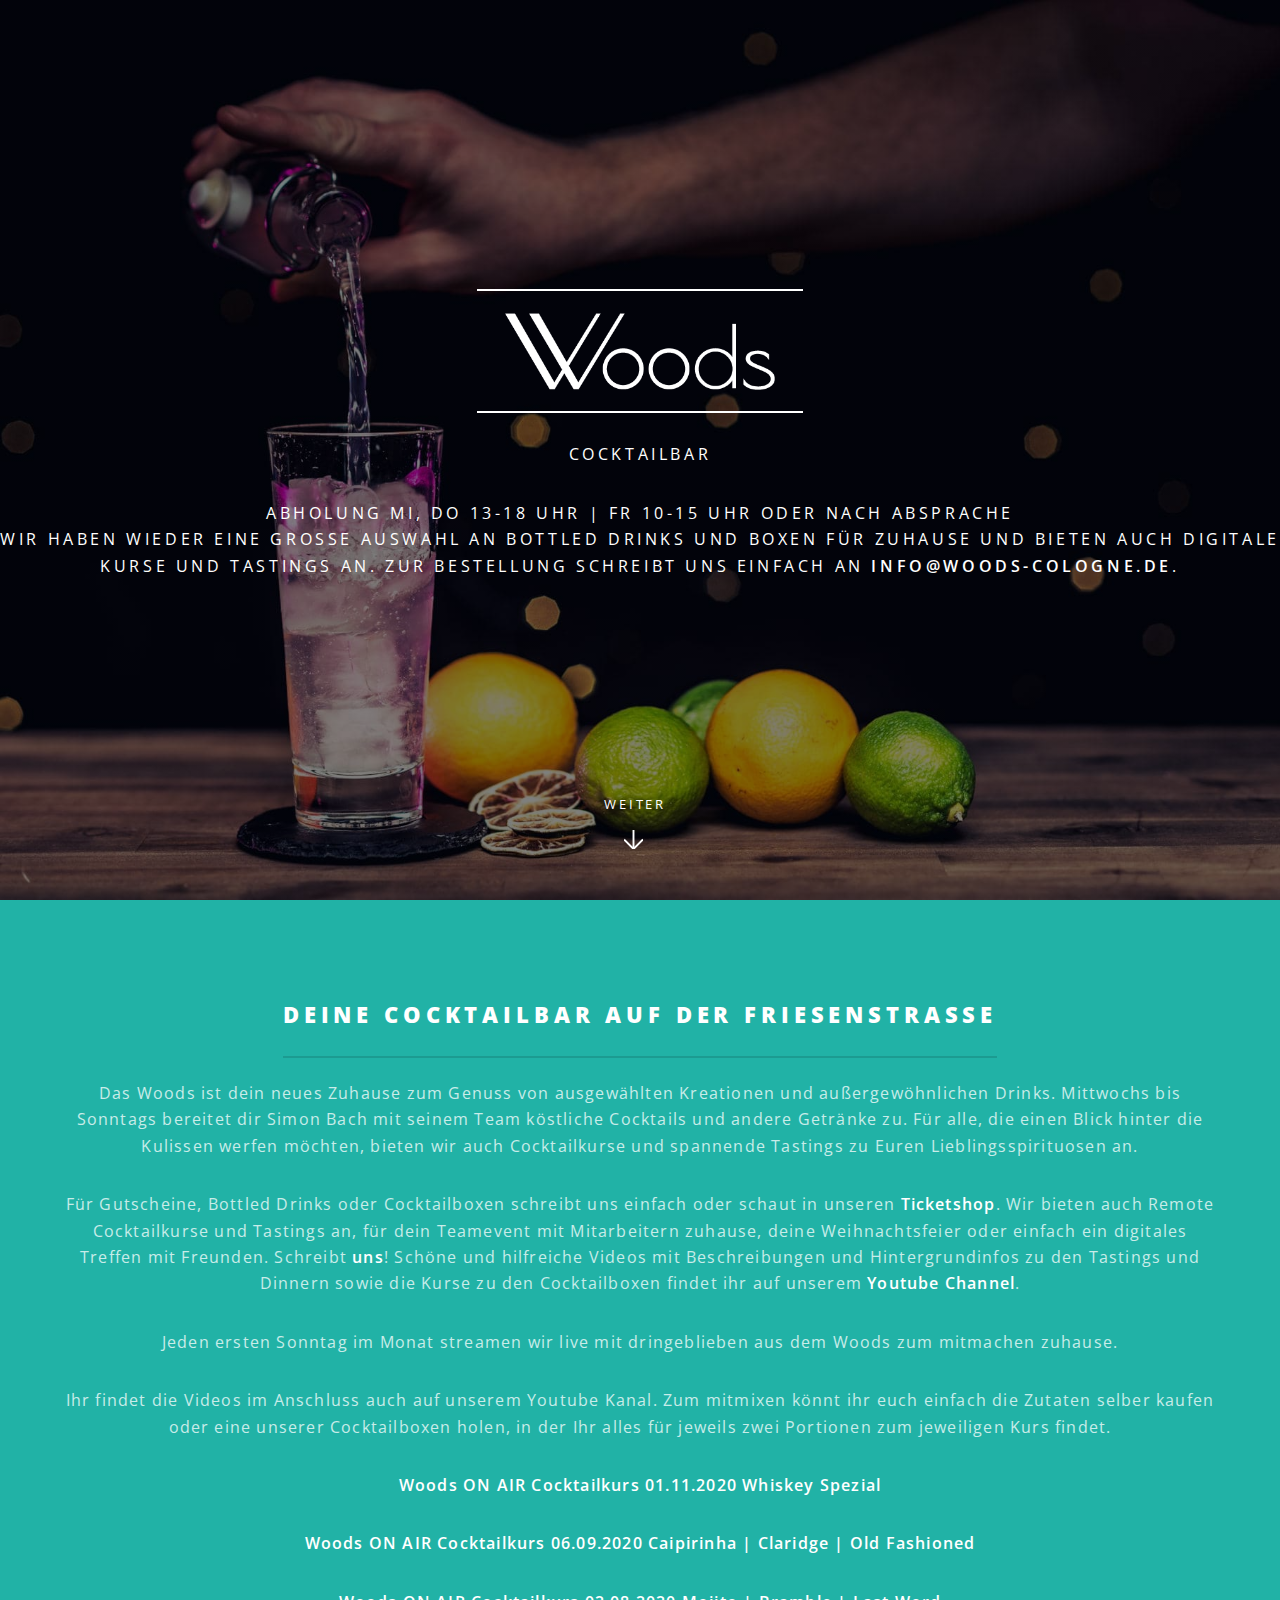
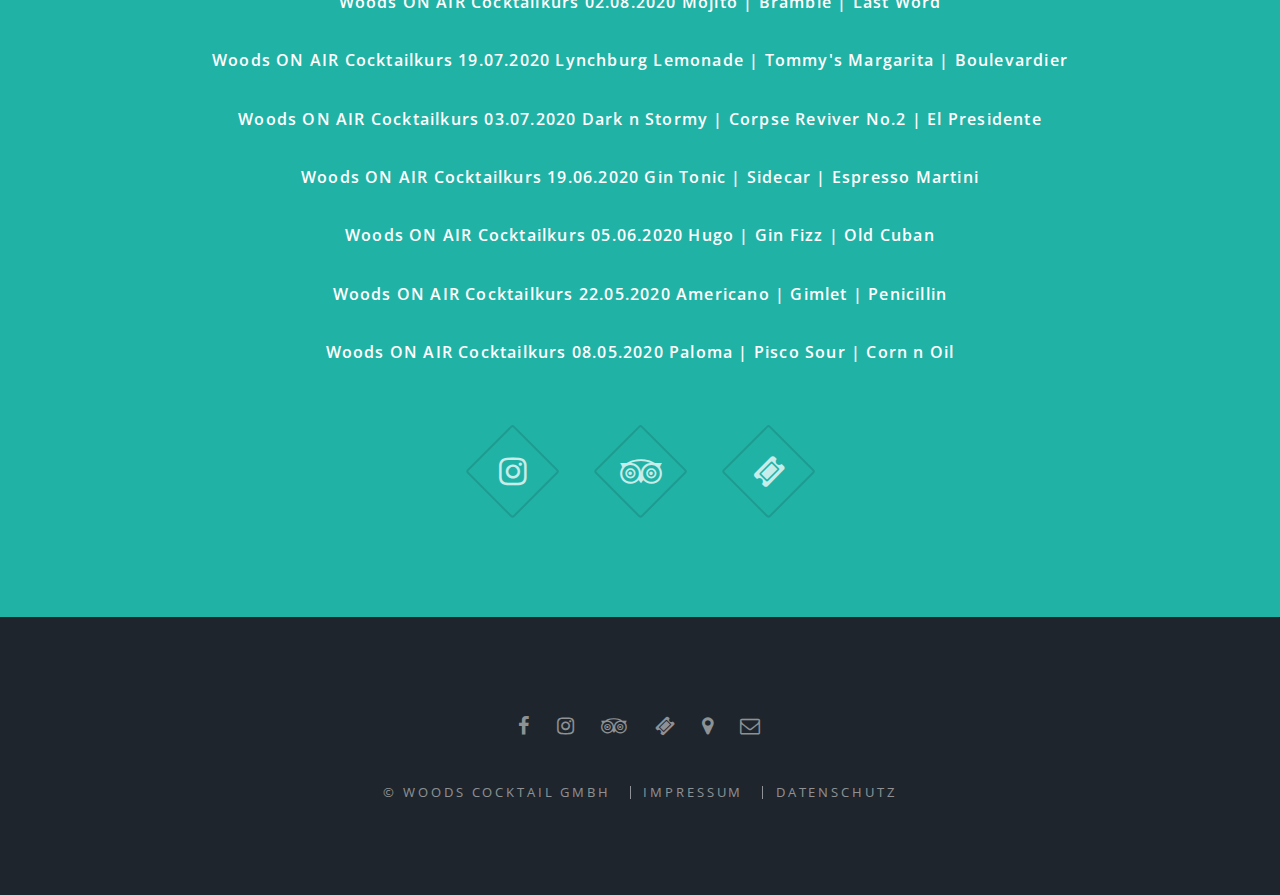
==== commit a9fb43ac: "Update index.html" ====
--- a/index.html
+++ b/index.html
@@ -28,7 +28,7 @@
 							<h2><img class="logo" alt="logo" src="images/logo.png"> </h2>
 							<p>Cocktailbar </p>
 							<p>
-								Abholung Mi - Fr 13:00 - 18:00 Uhr oder nach Absprache<br>
+								Abholung Mi, Do 13-18 Uhr | Fr 10-15 Uhr oder nach Absprache<br>
 		
 								Wir haben wieder eine große Auswahl an Bottled Drinks und Boxen für Zuhause und bieten auch digitale Kurse und Tastings an. Zur Bestellung schreibt uns einfach an <a href="mailto:info@woods-cologne.de"><b>info@woods-cologne.de</b></a>.<br>
 							</p>
